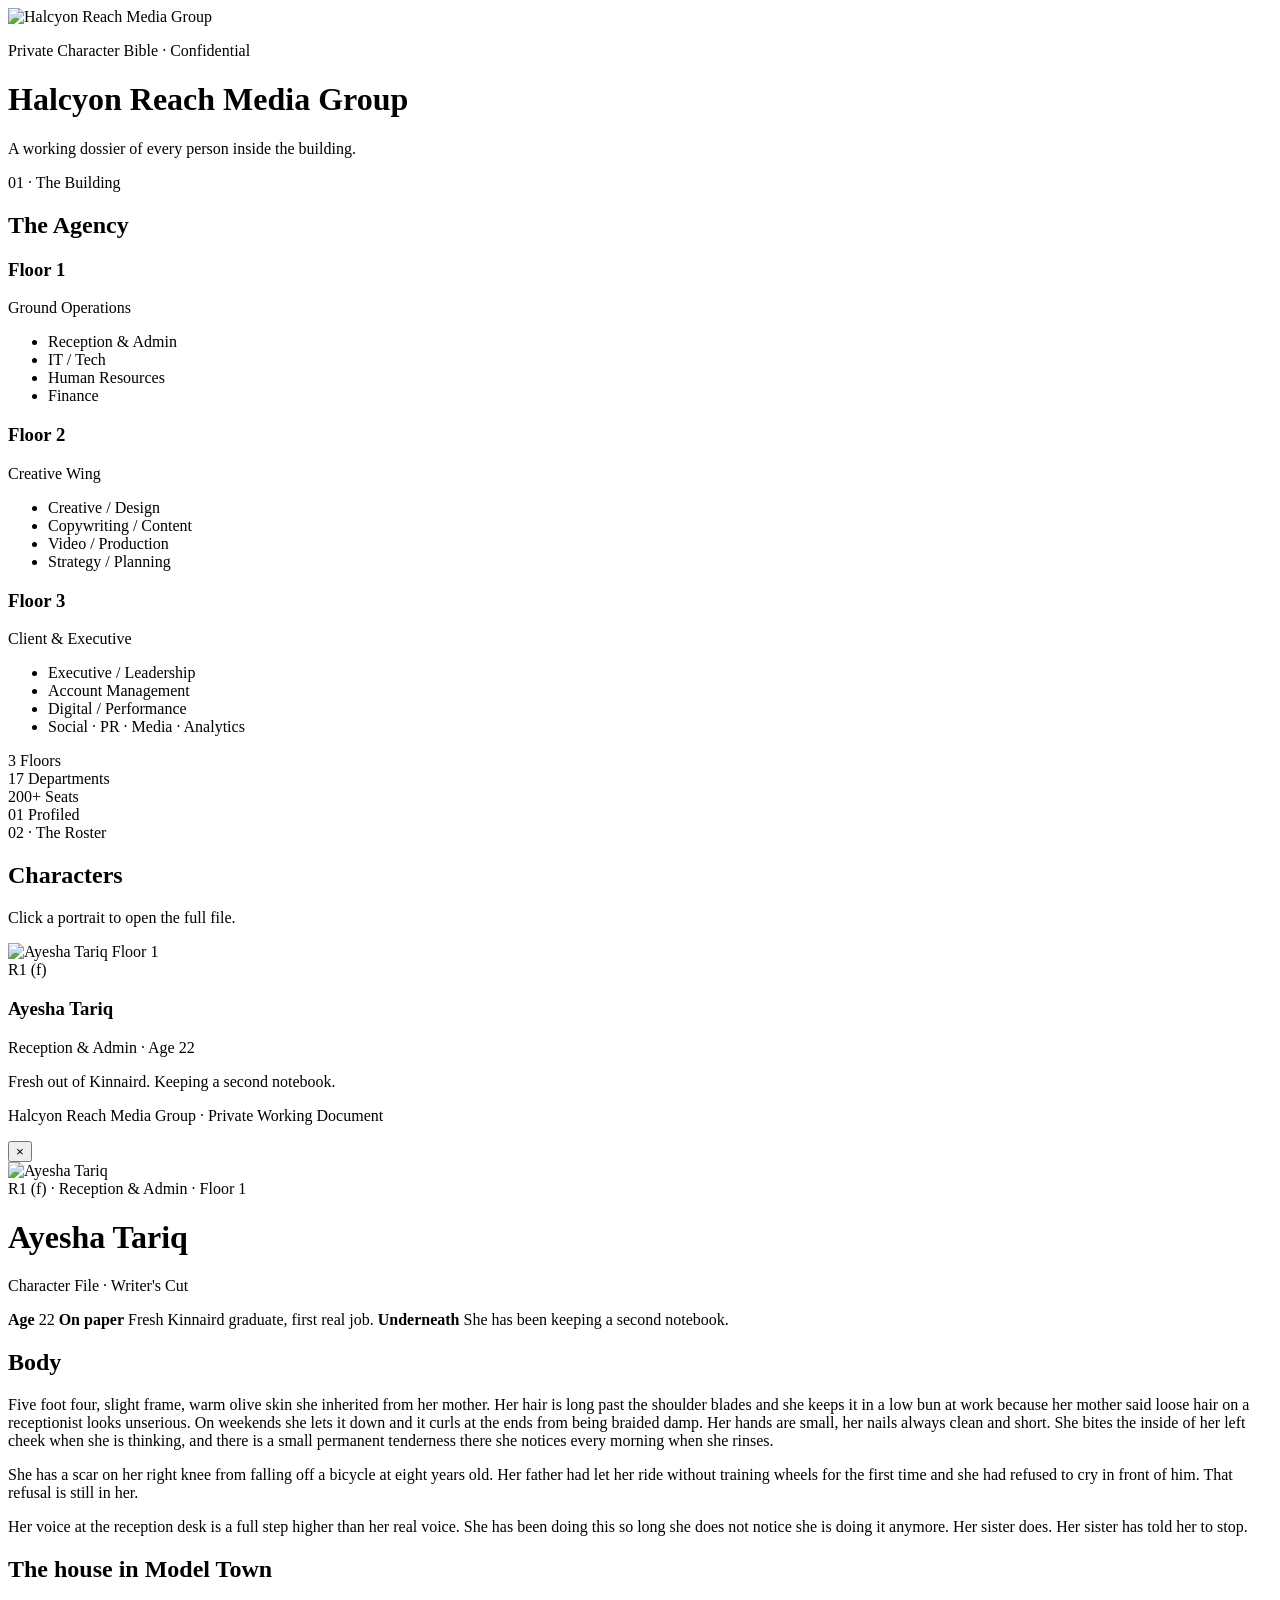
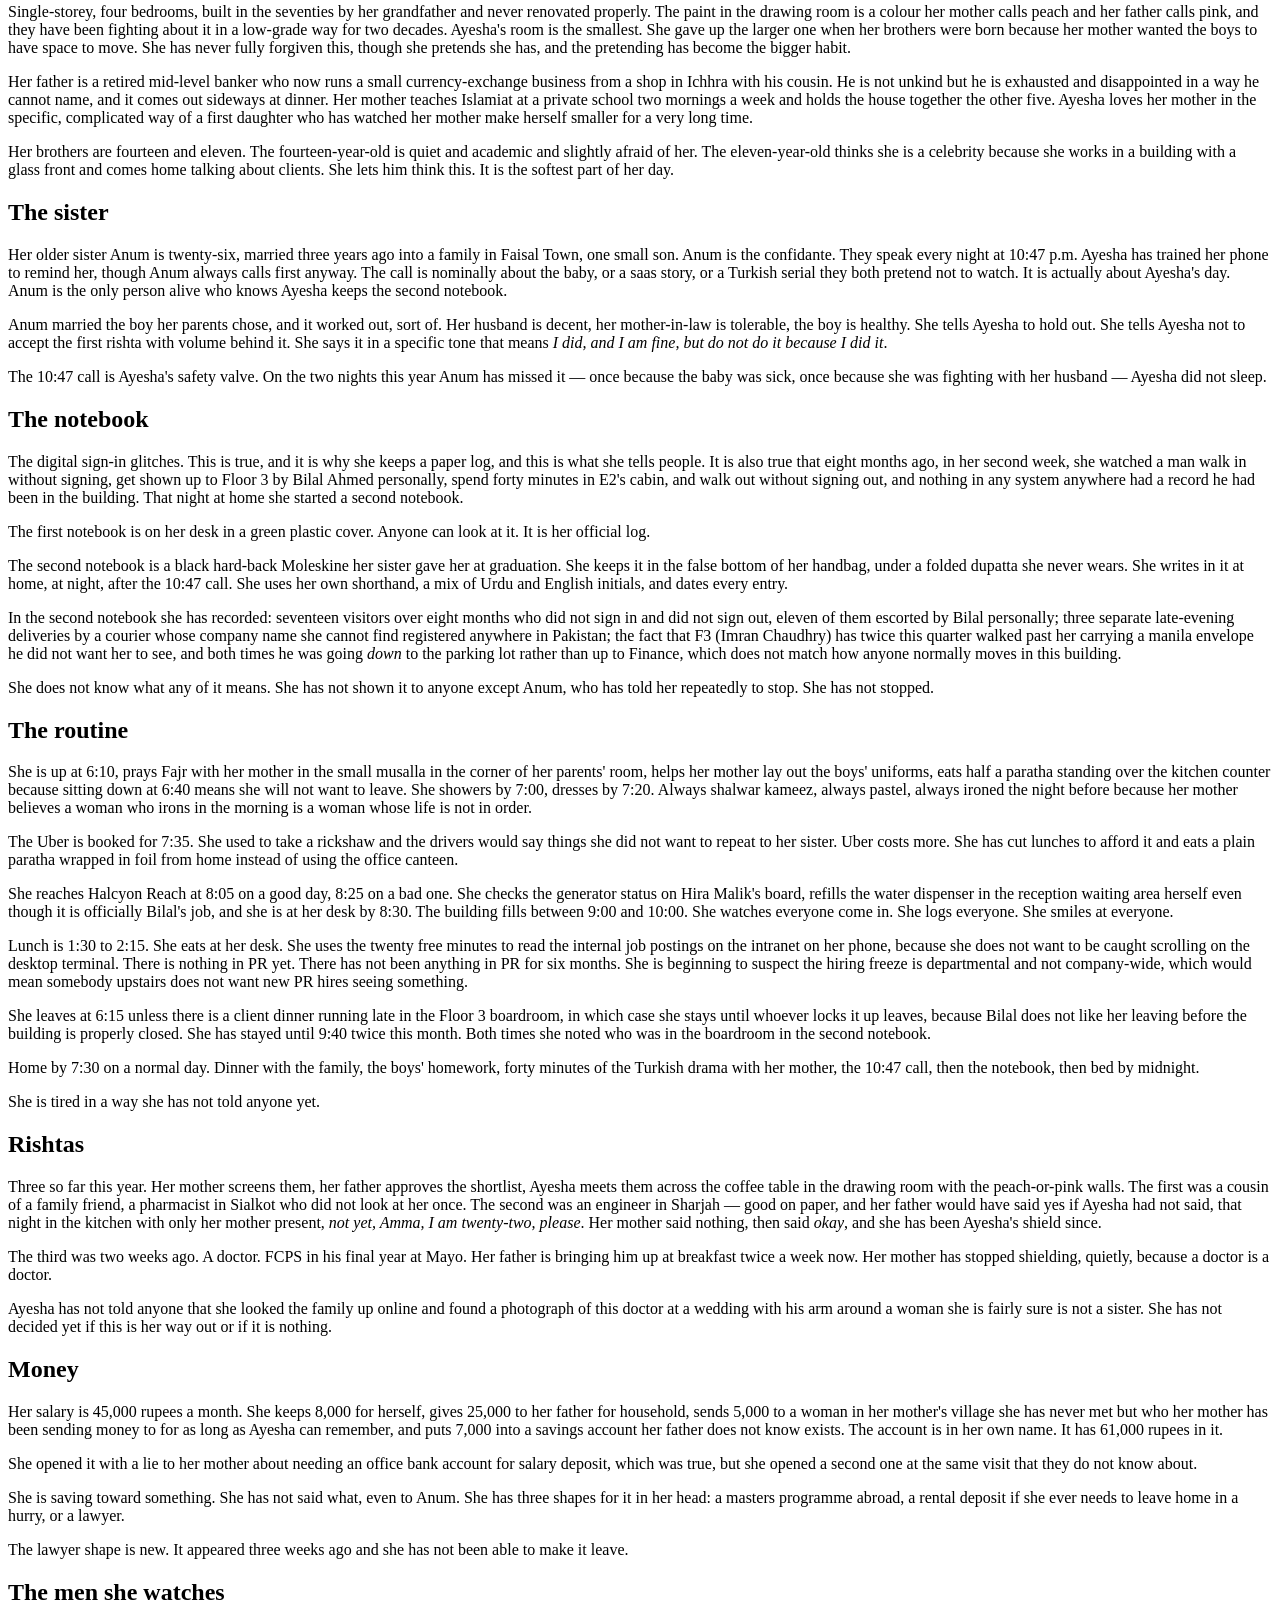
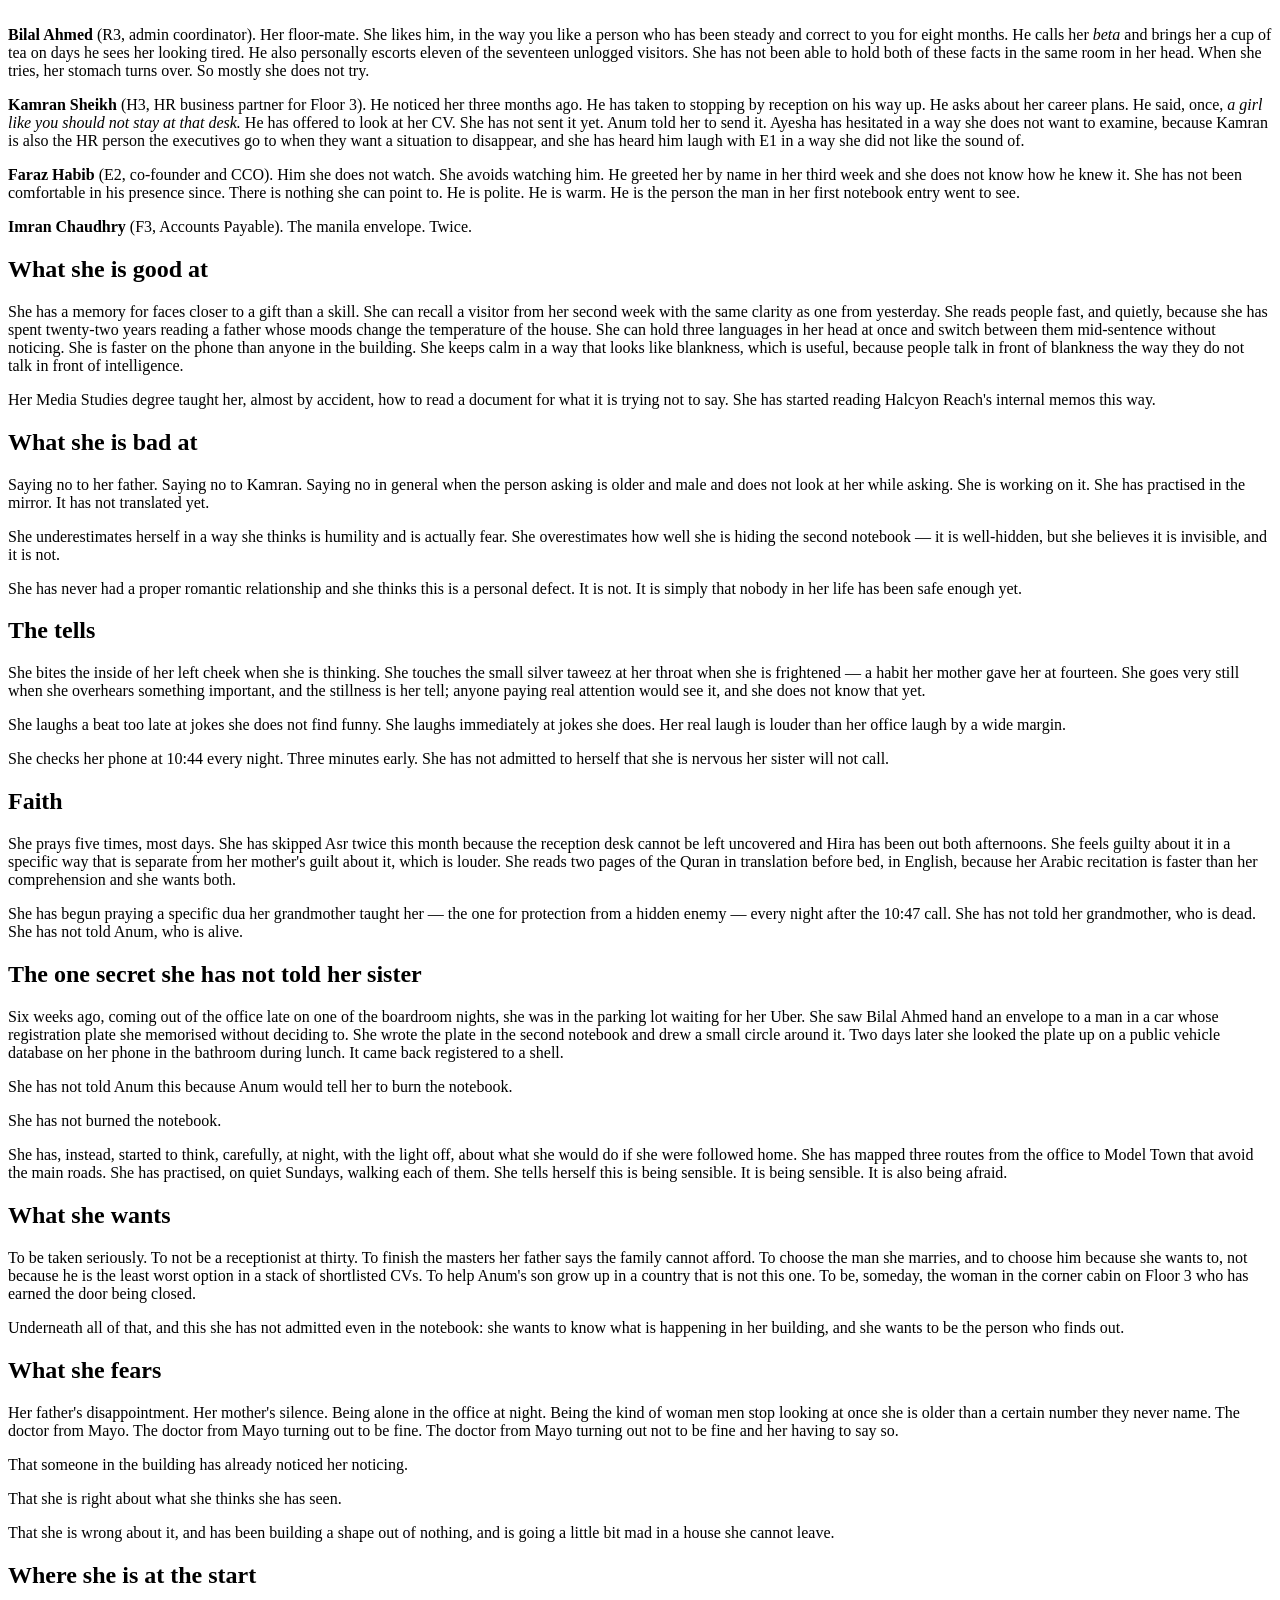
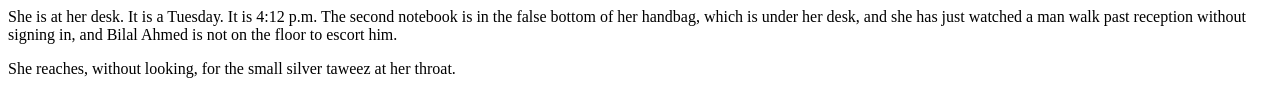
==== index.html @ 431c1c9b "Create index.html for character bible This HTML file serves as the character bible for Halcyon Reach" ====
<!DOCTYPE html>
<html lang="en">
<head>
  <meta charset="UTF-8">
  <meta name="viewport" content="width=device-width, initial-scale=1.0">
  <title>Halcyon Reach Media Group — Character Bible</title>
  <link rel="preconnect" href="https://fonts.googleapis.com">
  <link rel="preconnect" href="https://fonts.gstatic.com" crossorigin>
  <link href="https://fonts.googleapis.com/css2?family=Cormorant+Garamond:wght@400;500;600;700&family=Inter:wght@300;400;500;600&display=swap" rel="stylesheet">
  <link rel="stylesheet" href="styles.css">
</head>
<body>

  <!-- ============ HEADER / HERO ============ -->
  <header class="site-header">
    <div class="header-inner">
      <img src="images/logo.jpg" alt="Halcyon Reach Media Group" class="logo">
      <p class="eyebrow">Private Character Bible · Confidential</p>
      <h1 class="site-title">Halcyon Reach Media Group</h1>
      <p class="tagline">A working dossier of every person inside the building.</p>
    </div>
  </header>

  <!-- ============ COMPANY DETAILS ============ -->
  <section class="company-overview">
    <div class="container">
      <div class="section-heading">
        <span class="section-label">01 · The Building</span>
        <h2>The Agency</h2>
      </div>

      <div class="overview-grid">
        <div class="overview-block">
          <h3>Floor 1</h3>
          <p class="floor-tag">Ground Operations</p>
          <ul>
            <li>Reception &amp; Admin</li>
            <li>IT / Tech</li>
            <li>Human Resources</li>
            <li>Finance</li>
          </ul>
        </div>

        <div class="overview-block">
          <h3>Floor 2</h3>
          <p class="floor-tag">Creative Wing</p>
          <ul>
            <li>Creative / Design</li>
            <li>Copywriting / Content</li>
            <li>Video / Production</li>
            <li>Strategy / Planning</li>
          </ul>
        </div>

        <div class="overview-block">
          <h3>Floor 3</h3>
          <p class="floor-tag">Client &amp; Executive</p>
          <ul>
            <li>Executive / Leadership</li>
            <li>Account Management</li>
            <li>Digital / Performance</li>
            <li>Social · PR · Media · Analytics</li>
          </ul>
        </div>
      </div>

      <div class="stats-row">
        <div class="stat">
          <span class="stat-number">3</span>
          <span class="stat-label">Floors</span>
        </div>
        <div class="stat">
          <span class="stat-number">17</span>
          <span class="stat-label">Departments</span>
        </div>
        <div class="stat">
          <span class="stat-number">200+</span>
          <span class="stat-label">Seats</span>
        </div>
        <div class="stat">
          <span class="stat-number">01</span>
          <span class="stat-label">Profiled</span>
        </div>
      </div>
    </div>
  </section>

  <!-- ============ CHARACTER GRID ============ -->
  <section class="characters">
    <div class="container">
      <div class="section-heading">
        <span class="section-label">02 · The Roster</span>
        <h2>Characters</h2>
        <p class="section-sub">Click a portrait to open the full file.</p>
      </div>

      <div class="character-grid">

        <!-- ==== CHARACTER CARD: AYESHA TARIQ ==== -->
        <article class="character-card" onclick="openCharacter('ayesha-tariq')">
          <div class="portrait">
            <img src="images/Ayesha_Tariq.jpeg" alt="Ayesha Tariq">
            <span class="floor-badge">Floor 1</span>
          </div>
          <div class="card-body">
            <span class="role-code">R1 (f)</span>
            <h3>Ayesha Tariq</h3>
            <p class="role">Reception &amp; Admin · Age 22</p>
            <p class="hook">Fresh out of Kinnaird. Keeping a second notebook.</p>
          </div>
        </article>

        <!-- Add more character cards below in the same format -->

      </div>
    </div>
  </section>

  <footer class="site-footer">
    <p>Halcyon Reach Media Group · Private Working Document</p>
  </footer>

  <!-- ============ CHARACTER DETAIL OVERLAYS ============ -->

  <!-- ==== DETAIL: AYESHA TARIQ ==== -->
  <div class="character-detail" id="ayesha-tariq" aria-hidden="true">
    <div class="detail-inner">
      <button class="close-btn" onclick="closeCharacter('ayesha-tariq')" aria-label="Close">×</button>

      <div class="detail-header">
        <img src="images/Ayesha_Tariq.jpeg" alt="Ayesha Tariq" class="detail-portrait">
        <div class="detail-meta">
          <span class="detail-code">R1 (f) · Reception &amp; Admin · Floor 1</span>
          <h1>Ayesha Tariq</h1>
          <p class="detail-subtitle">Character File · Writer's Cut</p>
          <div class="meta-strip">
            <span><strong>Age</strong> 22</span>
            <span><strong>On paper</strong> Fresh Kinnaird graduate, first real job.</span>
            <span><strong>Underneath</strong> She has been keeping a second notebook.</span>
          </div>
        </div>
      </div>

      <div class="detail-body">

        <section>
          <h2>Body</h2>
          <p>Five foot four, slight frame, warm olive skin she inherited from her mother. Her hair is long past the shoulder blades and she keeps it in a low bun at work because her mother said loose hair on a receptionist looks unserious. On weekends she lets it down and it curls at the ends from being braided damp. Her hands are small, her nails always clean and short. She bites the inside of her left cheek when she is thinking, and there is a small permanent tenderness there she notices every morning when she rinses.</p>
          <p>She has a scar on her right knee from falling off a bicycle at eight years old. Her father had let her ride without training wheels for the first time and she had refused to cry in front of him. That refusal is still in her.</p>
          <p>Her voice at the reception desk is a full step higher than her real voice. She has been doing this so long she does not notice she is doing it anymore. Her sister does. Her sister has told her to stop.</p>
        </section>

        <section>
          <h2>The house in Model Town</h2>
          <p>Single-storey, four bedrooms, built in the seventies by her grandfather and never renovated properly. The paint in the drawing room is a colour her mother calls peach and her father calls pink, and they have been fighting about it in a low-grade way for two decades. Ayesha's room is the smallest. She gave up the larger one when her brothers were born because her mother wanted the boys to have space to move. She has never fully forgiven this, though she pretends she has, and the pretending has become the bigger habit.</p>
          <p>Her father is a retired mid-level banker who now runs a small currency-exchange business from a shop in Ichhra with his cousin. He is not unkind but he is exhausted and disappointed in a way he cannot name, and it comes out sideways at dinner. Her mother teaches Islamiat at a private school two mornings a week and holds the house together the other five. Ayesha loves her mother in the specific, complicated way of a first daughter who has watched her mother make herself smaller for a very long time.</p>
          <p>Her brothers are fourteen and eleven. The fourteen-year-old is quiet and academic and slightly afraid of her. The eleven-year-old thinks she is a celebrity because she works in a building with a glass front and comes home talking about clients. She lets him think this. It is the softest part of her day.</p>
        </section>

        <section>
          <h2>The sister</h2>
          <p>Her older sister Anum is twenty-six, married three years ago into a family in Faisal Town, one small son. Anum is the confidante. They speak every night at 10:47 p.m. Ayesha has trained her phone to remind her, though Anum always calls first anyway. The call is nominally about the baby, or a saas story, or a Turkish serial they both pretend not to watch. It is actually about Ayesha's day. Anum is the only person alive who knows Ayesha keeps the second notebook.</p>
          <p>Anum married the boy her parents chose, and it worked out, sort of. Her husband is decent, her mother-in-law is tolerable, the boy is healthy. She tells Ayesha to hold out. She tells Ayesha not to accept the first rishta with volume behind it. She says it in a specific tone that means <em>I did, and I am fine, but do not do it because I did it</em>.</p>
          <p>The 10:47 call is Ayesha's safety valve. On the two nights this year Anum has missed it — once because the baby was sick, once because she was fighting with her husband — Ayesha did not sleep.</p>
        </section>

        <section class="highlight">
          <h2>The notebook</h2>
          <p>The digital sign-in glitches. This is true, and it is why she keeps a paper log, and this is what she tells people. It is also true that eight months ago, in her second week, she watched a man walk in without signing, get shown up to Floor 3 by Bilal Ahmed personally, spend forty minutes in E2's cabin, and walk out without signing out, and nothing in any system anywhere had a record he had been in the building. That night at home she started a second notebook.</p>
          <p>The first notebook is on her desk in a green plastic cover. Anyone can look at it. It is her official log.</p>
          <p>The second notebook is a black hard-back Moleskine her sister gave her at graduation. She keeps it in the false bottom of her handbag, under a folded dupatta she never wears. She writes in it at home, at night, after the 10:47 call. She uses her own shorthand, a mix of Urdu and English initials, and dates every entry.</p>
          <p>In the second notebook she has recorded: seventeen visitors over eight months who did not sign in and did not sign out, eleven of them escorted by Bilal personally; three separate late-evening deliveries by a courier whose company name she cannot find registered anywhere in Pakistan; the fact that F3 (Imran Chaudhry) has twice this quarter walked past her carrying a manila envelope he did not want her to see, and both times he was going <em>down</em> to the parking lot rather than up to Finance, which does not match how anyone normally moves in this building.</p>
          <p>She does not know what any of it means. She has not shown it to anyone except Anum, who has told her repeatedly to stop. She has not stopped.</p>
        </section>

        <section>
          <h2>The routine</h2>
          <p>She is up at 6:10, prays Fajr with her mother in the small musalla in the corner of her parents' room, helps her mother lay out the boys' uniforms, eats half a paratha standing over the kitchen counter because sitting down at 6:40 means she will not want to leave. She showers by 7:00, dresses by 7:20. Always shalwar kameez, always pastel, always ironed the night before because her mother believes a woman who irons in the morning is a woman whose life is not in order.</p>
          <p>The Uber is booked for 7:35. She used to take a rickshaw and the drivers would say things she did not want to repeat to her sister. Uber costs more. She has cut lunches to afford it and eats a plain paratha wrapped in foil from home instead of using the office canteen.</p>
          <p>She reaches Halcyon Reach at 8:05 on a good day, 8:25 on a bad one. She checks the generator status on Hira Malik's board, refills the water dispenser in the reception waiting area herself even though it is officially Bilal's job, and she is at her desk by 8:30. The building fills between 9:00 and 10:00. She watches everyone come in. She logs everyone. She smiles at everyone.</p>
          <p>Lunch is 1:30 to 2:15. She eats at her desk. She uses the twenty free minutes to read the internal job postings on the intranet on her phone, because she does not want to be caught scrolling on the desktop terminal. There is nothing in PR yet. There has not been anything in PR for six months. She is beginning to suspect the hiring freeze is departmental and not company-wide, which would mean somebody upstairs does not want new PR hires seeing something.</p>
          <p>She leaves at 6:15 unless there is a client dinner running late in the Floor 3 boardroom, in which case she stays until whoever locks it up leaves, because Bilal does not like her leaving before the building is properly closed. She has stayed until 9:40 twice this month. Both times she noted who was in the boardroom in the second notebook.</p>
          <p>Home by 7:30 on a normal day. Dinner with the family, the boys' homework, forty minutes of the Turkish drama with her mother, the 10:47 call, then the notebook, then bed by midnight.</p>
          <p>She is tired in a way she has not told anyone yet.</p>
        </section>

        <section>
          <h2>Rishtas</h2>
          <p>Three so far this year. Her mother screens them, her father approves the shortlist, Ayesha meets them across the coffee table in the drawing room with the peach-or-pink walls. The first was a cousin of a family friend, a pharmacist in Sialkot who did not look at her once. The second was an engineer in Sharjah — good on paper, and her father would have said yes if Ayesha had not said, that night in the kitchen with only her mother present, <em>not yet, Amma, I am twenty-two, please</em>. Her mother said nothing, then said <em>okay</em>, and she has been Ayesha's shield since.</p>
          <p>The third was two weeks ago. A doctor. FCPS in his final year at Mayo. Her father is bringing him up at breakfast twice a week now. Her mother has stopped shielding, quietly, because a doctor is a doctor.</p>
          <p>Ayesha has not told anyone that she looked the family up online and found a photograph of this doctor at a wedding with his arm around a woman she is fairly sure is not a sister. She has not decided yet if this is her way out or if it is nothing.</p>
        </section>

        <section>
          <h2>Money</h2>
          <p>Her salary is 45,000 rupees a month. She keeps 8,000 for herself, gives 25,000 to her father for household, sends 5,000 to a woman in her mother's village she has never met but who her mother has been sending money to for as long as Ayesha can remember, and puts 7,000 into a savings account her father does not know exists. The account is in her own name. It has 61,000 rupees in it.</p>
          <p>She opened it with a lie to her mother about needing an office bank account for salary deposit, which was true, but she opened a second one at the same visit that they do not know about.</p>
          <p>She is saving toward something. She has not said what, even to Anum. She has three shapes for it in her head: a masters programme abroad, a rental deposit if she ever needs to leave home in a hurry, or a lawyer.</p>
          <p>The lawyer shape is new. It appeared three weeks ago and she has not been able to make it leave.</p>
        </section>

        <section>
          <h2>The men she watches</h2>
          <p><strong>Bilal Ahmed</strong> (R3, admin coordinator). Her floor-mate. She likes him, in the way you like a person who has been steady and correct to you for eight months. He calls her <em>beta</em> and brings her a cup of tea on days he sees her looking tired. He also personally escorts eleven of the seventeen unlogged visitors. She has not been able to hold both of these facts in the same room in her head. When she tries, her stomach turns over. So mostly she does not try.</p>
          <p><strong>Kamran Sheikh</strong> (H3, HR business partner for Floor 3). He noticed her three months ago. He has taken to stopping by reception on his way up. He asks about her career plans. He said, once, <em>a girl like you should not stay at that desk.</em> He has offered to look at her CV. She has not sent it yet. Anum told her to send it. Ayesha has hesitated in a way she does not want to examine, because Kamran is also the HR person the executives go to when they want a situation to disappear, and she has heard him laugh with E1 in a way she did not like the sound of.</p>
          <p><strong>Faraz Habib</strong> (E2, co-founder and CCO). Him she does not watch. She avoids watching him. He greeted her by name in her third week and she does not know how he knew it. She has not been comfortable in his presence since. There is nothing she can point to. He is polite. He is warm. He is the person the man in her first notebook entry went to see.</p>
          <p><strong>Imran Chaudhry</strong> (F3, Accounts Payable). The manila envelope. Twice.</p>
        </section>

        <section>
          <h2>What she is good at</h2>
          <p>She has a memory for faces closer to a gift than a skill. She can recall a visitor from her second week with the same clarity as one from yesterday. She reads people fast, and quietly, because she has spent twenty-two years reading a father whose moods change the temperature of the house. She can hold three languages in her head at once and switch between them mid-sentence without noticing. She is faster on the phone than anyone in the building. She keeps calm in a way that looks like blankness, which is useful, because people talk in front of blankness the way they do not talk in front of intelligence.</p>
          <p>Her Media Studies degree taught her, almost by accident, how to read a document for what it is trying not to say. She has started reading Halcyon Reach's internal memos this way.</p>
        </section>

        <section>
          <h2>What she is bad at</h2>
          <p>Saying no to her father. Saying no to Kamran. Saying no in general when the person asking is older and male and does not look at her while asking. She is working on it. She has practised in the mirror. It has not translated yet.</p>
          <p>She underestimates herself in a way she thinks is humility and is actually fear. She overestimates how well she is hiding the second notebook — it is well-hidden, but she believes it is invisible, and it is not.</p>
          <p>She has never had a proper romantic relationship and she thinks this is a personal defect. It is not. It is simply that nobody in her life has been safe enough yet.</p>
        </section>

        <section>
          <h2>The tells</h2>
          <p>She bites the inside of her left cheek when she is thinking. She touches the small silver taweez at her throat when she is frightened — a habit her mother gave her at fourteen. She goes very still when she overhears something important, and the stillness is her tell; anyone paying real attention would see it, and she does not know that yet.</p>
          <p>She laughs a beat too late at jokes she does not find funny. She laughs immediately at jokes she does. Her real laugh is louder than her office laugh by a wide margin.</p>
          <p>She checks her phone at 10:44 every night. Three minutes early. She has not admitted to herself that she is nervous her sister will not call.</p>
        </section>

        <section>
          <h2>Faith</h2>
          <p>She prays five times, most days. She has skipped Asr twice this month because the reception desk cannot be left uncovered and Hira has been out both afternoons. She feels guilty about it in a specific way that is separate from her mother's guilt about it, which is louder. She reads two pages of the Quran in translation before bed, in English, because her Arabic recitation is faster than her comprehension and she wants both.</p>
          <p>She has begun praying a specific dua her grandmother taught her — the one for protection from a hidden enemy — every night after the 10:47 call. She has not told her grandmother, who is dead. She has not told Anum, who is alive.</p>
        </section>

        <section class="highlight">
          <h2>The one secret she has not told her sister</h2>
          <p>Six weeks ago, coming out of the office late on one of the boardroom nights, she was in the parking lot waiting for her Uber. She saw Bilal Ahmed hand an envelope to a man in a car whose registration plate she memorised without deciding to. She wrote the plate in the second notebook and drew a small circle around it. Two days later she looked the plate up on a public vehicle database on her phone in the bathroom during lunch. It came back registered to a shell.</p>
          <p>She has not told Anum this because Anum would tell her to burn the notebook.</p>
          <p>She has not burned the notebook.</p>
          <p>She has, instead, started to think, carefully, at night, with the light off, about what she would do if she were followed home. She has mapped three routes from the office to Model Town that avoid the main roads. She has practised, on quiet Sundays, walking each of them. She tells herself this is being sensible. It is being sensible. It is also being afraid.</p>
        </section>

        <section>
          <h2>What she wants</h2>
          <p>To be taken seriously. To not be a receptionist at thirty. To finish the masters her father says the family cannot afford. To choose the man she marries, and to choose him because she wants to, not because he is the least worst option in a stack of shortlisted CVs. To help Anum's son grow up in a country that is not this one. To be, someday, the woman in the corner cabin on Floor 3 who has earned the door being closed.</p>
          <p>Underneath all of that, and this she has not admitted even in the notebook: she wants to know what is happening in her building, and she wants to be the person who finds out.</p>
        </section>

        <section>
          <h2>What she fears</h2>
          <p>Her father's disappointment. Her mother's silence. Being alone in the office at night. Being the kind of woman men stop looking at once she is older than a certain number they never name. The doctor from Mayo. The doctor from Mayo turning out to be fine. The doctor from Mayo turning out not to be fine and her having to say so.</p>
          <p>That someone in the building has already noticed her noticing.</p>
          <p>That she is right about what she thinks she has seen.</p>
          <p>That she is wrong about it, and has been building a shape out of nothing, and is going a little bit mad in a house she cannot leave.</p>
        </section>

        <section class="closing">
          <h2>Where she is at the start</h2>
          <p>She is at her desk. It is a Tuesday. It is 4:12 p.m. The second notebook is in the false bottom of her handbag, which is under her desk, and she has just watched a man walk past reception without signing in, and Bilal Ahmed is not on the floor to escort him.</p>
          <p>She reaches, without looking, for the small silver taweez at her throat.</p>
        </section>

      </div>
    </div>
  </div>
  <!-- End Ayesha detail -->

  <!-- Add more character detail overlays below in the same format -->


  <script>
    function openCharacter(id) {
      const el = document.getElementById(id);
      if (!el) return;
      el.classList.add('open');
      el.setAttribute('aria-hidden', 'false');
      document.body.style.overflow = 'hidden';
      el.scrollTop = 0;
    }
    function closeCharacter(id) {
      const el = document.getElementById(id);
      if (!el) return;
      el.classList.remove('open');
      el.setAttribute('aria-hidden', 'true');
      document.body.style.overflow = '';
    }
    // Close on Escape
    document.addEventListener('keydown', (e) => {
      if (e.key === 'Escape') {
        document.querySelectorAll('.character-detail.open').forEach(el => {
          el.classList.remove('open');
          el.setAttribute('aria-hidden', 'true');
        });
        document.body.style.overflow = '';
      }
    });
    // Close on backdrop click
    document.querySelectorAll('.character-detail').forEach(el => {
      el.addEventListener('click', (e) => {
        if (e.target === el) {
          el.classList.remove('open');
          el.setAttribute('aria-hidden', 'true');
          document.body.style.overflow = '';
        }
      });
    });
  </script>

</body>
</html>
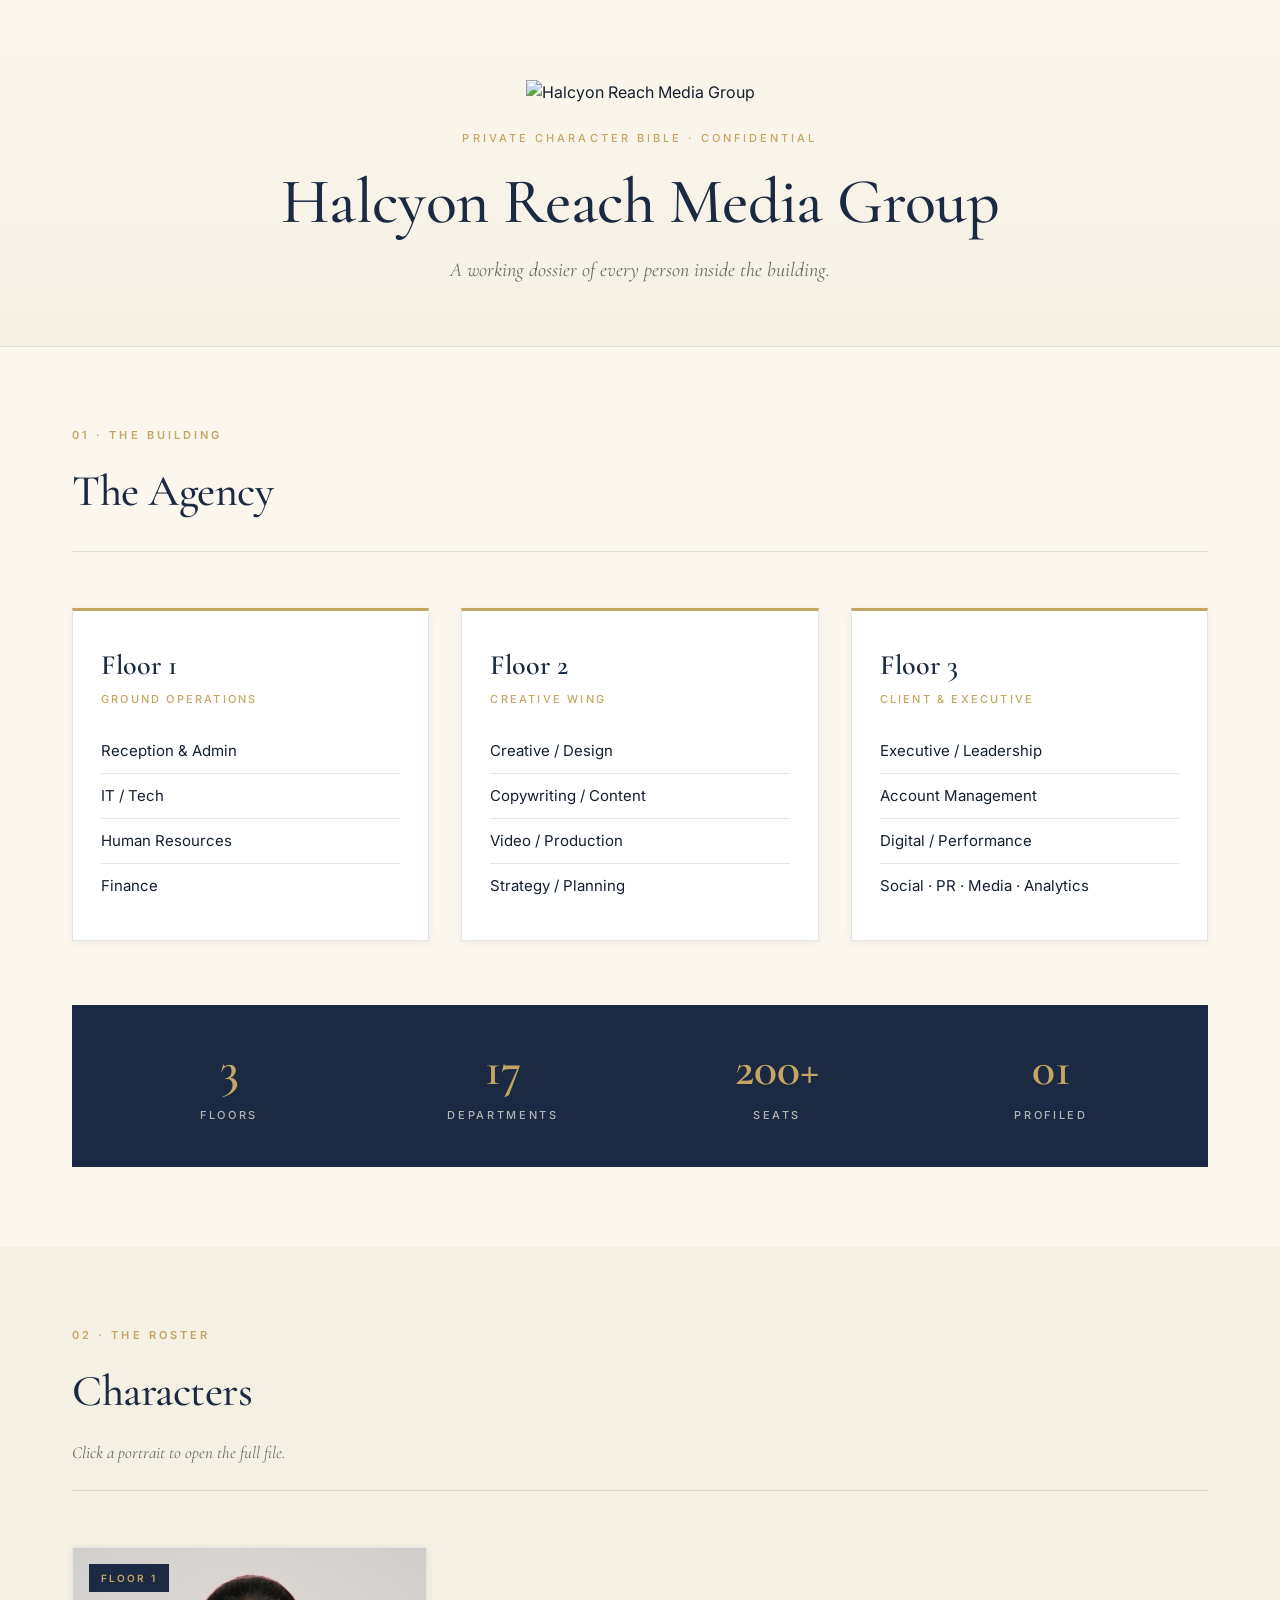
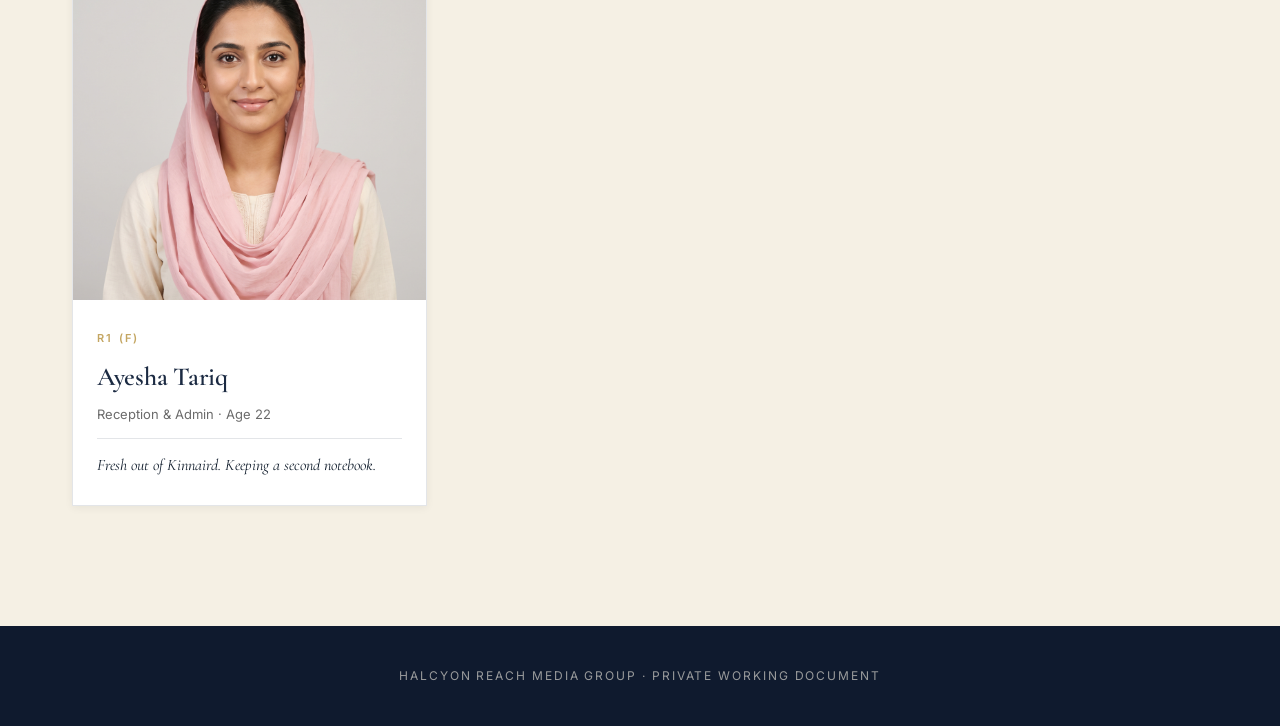
==== commit d52961e7: "Add JetBrains Mono font to stylesheet links" ====
--- a/index.html
+++ b/index.html
@@ -6,7 +6,7 @@
   <title>Halcyon Reach Media Group — Character Bible</title>
   <link rel="preconnect" href="https://fonts.googleapis.com">
   <link rel="preconnect" href="https://fonts.gstatic.com" crossorigin>
-  <link href="https://fonts.googleapis.com/css2?family=Cormorant+Garamond:wght@400;500;600;700&family=Inter:wght@300;400;500;600&display=swap" rel="stylesheet">
+ <link href="https://fonts.googleapis.com/css2?family=Cormorant+Garamond:wght@400;500;600;700&family=Inter:wght@300;400;500;600&family=JetBrains+Mono:wght@400;500;600&display=swap" rel="stylesheet">
   <link rel="stylesheet" href="styles.css">
 </head>
 <body>
--- a/styles.css
+++ b/styles.css
@@ -0,0 +1,602 @@
+/* ============================================
+   HALCYON REACH MEDIA GROUP — CHARACTER BIBLE
+   Locked design system.
+   ============================================ */
+
+:root {
+  --navy: #1B2A42;
+  --navy-deep: #0F1A2E;
+  --gold: #C4A662;
+  --gold-soft: #D6BE85;
+  --cream: #F5F0E4;
+  --paper: #FBF7EE;
+  --ink: #14202F;
+  --muted: #6B6B6B;
+  --line: rgba(27, 42, 66, 0.12);
+  --shadow-sm: 0 2px 8px rgba(15, 26, 46, 0.06);
+  --shadow-md: 0 8px 24px rgba(15, 26, 46, 0.10);
+  --shadow-lg: 0 24px 60px rgba(15, 26, 46, 0.22);
+
+  --serif: 'Cormorant Garamond', 'Playfair Display', Georgia, serif;
+  --sans: 'Inter', -apple-system, BlinkMacSystemFont, 'Segoe UI', sans-serif;
+}
+
+* { box-sizing: border-box; }
+
+html, body {
+  margin: 0;
+  padding: 0;
+}
+
+body {
+  font-family: var(--sans);
+  font-size: 16px;
+  line-height: 1.6;
+  color: var(--ink);
+  background: var(--paper);
+  -webkit-font-smoothing: antialiased;
+  -moz-osx-font-smoothing: grayscale;
+}
+
+.container {
+  max-width: 1200px;
+  margin: 0 auto;
+  padding: 0 32px;
+}
+
+/* ============ HEADER / HERO ============ */
+.site-header {
+  background: linear-gradient(180deg, var(--paper) 0%, var(--cream) 100%);
+  padding: 80px 32px 60px;
+  text-align: center;
+  border-bottom: 1px solid var(--line);
+}
+
+.header-inner {
+  max-width: 720px;
+  margin: 0 auto;
+}
+
+.logo {
+  width: 140px;
+  height: auto;
+  margin-bottom: 24px;
+  object-fit: contain;
+}
+
+.eyebrow {
+  font-family: var(--sans);
+  font-size: 11px;
+  font-weight: 500;
+  letter-spacing: 0.28em;
+  text-transform: uppercase;
+  color: var(--gold);
+  margin: 0 0 20px;
+}
+
+.site-title {
+  font-family: var(--serif);
+  font-size: clamp(40px, 6vw, 64px);
+  font-weight: 500;
+  line-height: 1.1;
+  color: var(--navy);
+  margin: 0 0 16px;
+  letter-spacing: -0.01em;
+}
+
+.tagline {
+  font-family: var(--serif);
+  font-size: 20px;
+  font-style: italic;
+  color: var(--muted);
+  margin: 0;
+}
+
+/* ============ SECTION HEADINGS ============ */
+.section-heading {
+  margin-bottom: 56px;
+  padding-bottom: 24px;
+  border-bottom: 1px solid var(--line);
+}
+
+.section-label {
+  display: block;
+  font-family: var(--sans);
+  font-size: 11px;
+  font-weight: 600;
+  letter-spacing: 0.28em;
+  text-transform: uppercase;
+  color: var(--gold);
+  margin-bottom: 12px;
+}
+
+.section-heading h2 {
+  font-family: var(--serif);
+  font-size: clamp(32px, 4vw, 44px);
+  font-weight: 500;
+  color: var(--navy);
+  margin: 0;
+  letter-spacing: -0.01em;
+}
+
+.section-sub {
+  font-family: var(--serif);
+  font-style: italic;
+  color: var(--muted);
+  margin: 12px 0 0;
+  font-size: 17px;
+}
+
+/* ============ COMPANY OVERVIEW ============ */
+.company-overview {
+  padding: 80px 0;
+  background: var(--paper);
+}
+
+.overview-grid {
+  display: grid;
+  grid-template-columns: repeat(auto-fit, minmax(260px, 1fr));
+  gap: 32px;
+  margin-bottom: 64px;
+}
+
+.overview-block {
+  background: #fff;
+  border: 1px solid var(--line);
+  border-top: 3px solid var(--gold);
+  padding: 32px 28px;
+  box-shadow: var(--shadow-sm);
+}
+
+.overview-block h3 {
+  font-family: var(--serif);
+  font-size: 28px;
+  font-weight: 600;
+  color: var(--navy);
+  margin: 0 0 4px;
+}
+
+.floor-tag {
+  font-size: 11px;
+  font-weight: 500;
+  letter-spacing: 0.2em;
+  text-transform: uppercase;
+  color: var(--gold);
+  margin: 0 0 20px;
+}
+
+.overview-block ul {
+  list-style: none;
+  padding: 0;
+  margin: 0;
+}
+
+.overview-block li {
+  padding: 10px 0;
+  border-bottom: 1px solid var(--line);
+  font-size: 15px;
+  color: var(--ink);
+}
+
+.overview-block li:last-child { border-bottom: none; }
+
+.stats-row {
+  display: grid;
+  grid-template-columns: repeat(auto-fit, minmax(140px, 1fr));
+  gap: 24px;
+  padding: 40px 32px;
+  background: var(--navy);
+  color: var(--cream);
+}
+
+.stat {
+  text-align: center;
+}
+
+.stat-number {
+  display: block;
+  font-family: var(--serif);
+  font-size: 48px;
+  font-weight: 600;
+  color: var(--gold);
+  line-height: 1;
+  margin-bottom: 8px;
+}
+
+.stat-label {
+  font-size: 11px;
+  font-weight: 500;
+  letter-spacing: 0.24em;
+  text-transform: uppercase;
+  color: rgba(245, 240, 228, 0.7);
+}
+
+/* ============ CHARACTER GRID ============ */
+.characters {
+  padding: 80px 0 120px;
+  background: var(--cream);
+}
+
+.character-grid {
+  display: grid;
+  grid-template-columns: repeat(auto-fill, minmax(280px, 1fr));
+  gap: 36px;
+}
+
+.character-card {
+  background: #fff;
+  border: 1px solid var(--line);
+  cursor: pointer;
+  transition: transform 0.35s ease, box-shadow 0.35s ease;
+  overflow: hidden;
+  box-shadow: var(--shadow-sm);
+  display: flex;
+  flex-direction: column;
+}
+
+.character-card:hover {
+  transform: translateY(-6px);
+  box-shadow: var(--shadow-lg);
+}
+
+.portrait {
+  position: relative;
+  aspect-ratio: 1 / 1;
+  overflow: hidden;
+  background: var(--navy);
+}
+
+.portrait img {
+  width: 100%;
+  height: 100%;
+  object-fit: cover;
+  transition: transform 0.6s ease;
+  filter: saturate(0.95);
+}
+
+.character-card:hover .portrait img {
+  transform: scale(1.04);
+}
+
+.floor-badge {
+  position: absolute;
+  top: 16px;
+  left: 16px;
+  background: var(--navy);
+  color: var(--gold);
+  padding: 6px 12px;
+  font-size: 10px;
+  font-weight: 600;
+  letter-spacing: 0.2em;
+  text-transform: uppercase;
+}
+
+.card-body {
+  padding: 24px 24px 28px;
+}
+
+.role-code {
+  display: inline-block;
+  font-family: var(--sans);
+  font-size: 11px;
+  font-weight: 600;
+  letter-spacing: 0.2em;
+  text-transform: uppercase;
+  color: var(--gold);
+  margin-bottom: 8px;
+}
+
+.card-body h3 {
+  font-family: var(--serif);
+  font-size: 26px;
+  font-weight: 600;
+  color: var(--navy);
+  margin: 0 0 6px;
+  letter-spacing: -0.01em;
+}
+
+.card-body .role {
+  font-size: 13px;
+  color: var(--muted);
+  margin: 0 0 14px;
+}
+
+.card-body .hook {
+  font-family: var(--serif);
+  font-style: italic;
+  font-size: 16px;
+  color: var(--ink);
+  margin: 0;
+  padding-top: 14px;
+  border-top: 1px solid var(--line);
+  line-height: 1.5;
+}
+
+/* ============ FOOTER ============ */
+.site-footer {
+  background: var(--navy-deep);
+  color: rgba(245, 240, 228, 0.6);
+  padding: 40px 32px;
+  text-align: center;
+  font-size: 12px;
+  letter-spacing: 0.16em;
+  text-transform: uppercase;
+}
+
+.site-footer p { margin: 0; }
+
+/* ============ CHARACTER DETAIL MODAL ============ */
+.character-detail {
+  position: fixed;
+  inset: 0;
+  background: rgba(15, 26, 46, 0.85);
+  backdrop-filter: blur(6px);
+  -webkit-backdrop-filter: blur(6px);
+  z-index: 1000;
+  display: flex;
+  align-items: flex-start;
+  justify-content: center;
+  padding: 40px 20px;
+  overflow-y: auto;
+  opacity: 0;
+  visibility: hidden;
+  transition: opacity 0.3s ease, visibility 0.3s ease;
+}
+
+.character-detail.open {
+  opacity: 1;
+  visibility: visible;
+}
+
+.detail-inner {
+  position: relative;
+  background: var(--paper);
+  max-width: 860px;
+  width: 100%;
+  box-shadow: var(--shadow-lg);
+  transform: translateY(20px);
+  transition: transform 0.4s ease;
+}
+
+.character-detail.open .detail-inner {
+  transform: translateY(0);
+}
+
+.close-btn {
+  position: absolute;
+  top: 20px;
+  right: 20px;
+  width: 44px;
+  height: 44px;
+  border: 1px solid var(--line);
+  background: #fff;
+  color: var(--navy);
+  font-size: 24px;
+  line-height: 1;
+  cursor: pointer;
+  border-radius: 50%;
+  z-index: 10;
+  transition: background 0.2s ease, color 0.2s ease;
+  display: flex;
+  align-items: center;
+  justify-content: center;
+}
+
+.close-btn:hover {
+  background: var(--navy);
+  color: var(--gold);
+}
+
+/* Detail Header */
+.detail-header {
+  display: grid;
+  grid-template-columns: 220px 1fr;
+  gap: 40px;
+  padding: 60px 56px 40px;
+  background: linear-gradient(180deg, var(--cream) 0%, var(--paper) 100%);
+  border-bottom: 3px solid var(--gold);
+}
+
+.detail-portrait {
+  width: 220px;
+  height: 220px;
+  object-fit: cover;
+  border: 4px solid #fff;
+  box-shadow: var(--shadow-md);
+  filter: saturate(0.95);
+}
+
+.detail-meta {
+  padding-top: 8px;
+}
+
+.detail-code {
+  display: block;
+  font-family: var(--sans);
+  font-size: 11px;
+  font-weight: 600;
+  letter-spacing: 0.24em;
+  text-transform: uppercase;
+  color: var(--gold);
+  margin-bottom: 14px;
+}
+
+.detail-meta h1 {
+  font-family: var(--serif);
+  font-size: 52px;
+  font-weight: 600;
+  color: var(--navy);
+  margin: 0 0 8px;
+  line-height: 1.05;
+  letter-spacing: -0.015em;
+}
+
+.detail-subtitle {
+  font-family: var(--serif);
+  font-style: italic;
+  font-size: 17px;
+  color: var(--muted);
+  margin: 0 0 24px;
+}
+
+.meta-strip {
+  display: flex;
+  flex-direction: column;
+  gap: 10px;
+  padding-top: 20px;
+  border-top: 1px solid var(--line);
+  font-size: 14px;
+  color: var(--ink);
+}
+
+.meta-strip strong {
+  display: inline-block;
+  min-width: 100px;
+  font-family: var(--sans);
+  font-size: 10px;
+  font-weight: 600;
+  letter-spacing: 0.2em;
+  text-transform: uppercase;
+  color: var(--gold);
+  margin-right: 8px;
+}
+
+/* Detail Body */
+.detail-body {
+  padding: 60px 56px 80px;
+  max-width: 680px;
+  margin: 0 auto;
+}
+
+.detail-body section {
+  margin-bottom: 48px;
+  padding-bottom: 48px;
+  border-bottom: 1px solid var(--line);
+}
+
+.detail-body section:last-child {
+  border-bottom: none;
+  margin-bottom: 0;
+  padding-bottom: 0;
+}
+
+.detail-body h2 {
+  font-family: var(--serif);
+  font-size: 30px;
+  font-weight: 600;
+  color: var(--navy);
+  margin: 0 0 24px;
+  letter-spacing: -0.01em;
+  position: relative;
+  padding-left: 20px;
+}
+
+.detail-body h2::before {
+  content: '';
+  position: absolute;
+  left: 0;
+  top: 14px;
+  width: 8px;
+  height: 8px;
+  background: var(--gold);
+  border-radius: 50%;
+}
+
+.detail-body p {
+  font-family: var(--serif);
+  font-size: 18px;
+  line-height: 1.75;
+  color: var(--ink);
+  margin: 0 0 18px;
+}
+
+.detail-body p:last-child { margin-bottom: 0; }
+
+.detail-body em {
+  color: var(--navy);
+  font-style: italic;
+}
+
+.detail-body strong {
+  color: var(--navy);
+  font-weight: 600;
+  font-family: var(--sans);
+  font-size: 16px;
+  letter-spacing: 0.02em;
+}
+
+/* Highlighted sections (notebook, secret) */
+.detail-body section.highlight {
+  background: var(--cream);
+  padding: 40px 40px 40px;
+  border-left: 3px solid var(--gold);
+  border-bottom: none;
+  margin-bottom: 48px;
+}
+
+.detail-body section.highlight h2 {
+  color: var(--navy-deep);
+}
+
+/* Closing section (the tableau) */
+.detail-body section.closing {
+  background: var(--navy);
+  color: var(--cream);
+  padding: 48px 40px;
+  border: none;
+  margin-top: 24px;
+}
+
+.detail-body section.closing h2 {
+  color: var(--gold);
+}
+
+.detail-body section.closing h2::before {
+  background: var(--gold);
+}
+
+.detail-body section.closing p {
+  color: var(--cream);
+  font-size: 19px;
+  font-style: italic;
+}
+
+/* ============ RESPONSIVE ============ */
+@media (max-width: 768px) {
+  .site-header { padding: 60px 24px 40px; }
+  .container { padding: 0 20px; }
+
+  .company-overview, .characters { padding: 60px 0; }
+  .section-heading { margin-bottom: 40px; }
+
+  .detail-header {
+    grid-template-columns: 1fr;
+    gap: 24px;
+    padding: 60px 28px 32px;
+    text-align: center;
+  }
+  .detail-portrait {
+    width: 180px;
+    height: 180px;
+    margin: 0 auto;
+  }
+  .detail-meta h1 { font-size: 38px; }
+  .meta-strip strong { min-width: auto; display: block; margin-bottom: 2px; }
+
+  .detail-body { padding: 40px 28px 60px; }
+  .detail-body h2 { font-size: 24px; }
+  .detail-body p { font-size: 16px; }
+
+  .detail-body section.highlight,
+  .detail-body section.closing {
+    padding: 32px 24px;
+  }
+
+  .stats-row { padding: 32px 20px; }
+  .stat-number { font-size: 36px; }
+}
+
+@media (max-width: 480px) {
+  .character-detail { padding: 20px 12px; }
+  .close-btn { top: 12px; right: 12px; width: 40px; height: 40px; }
+}
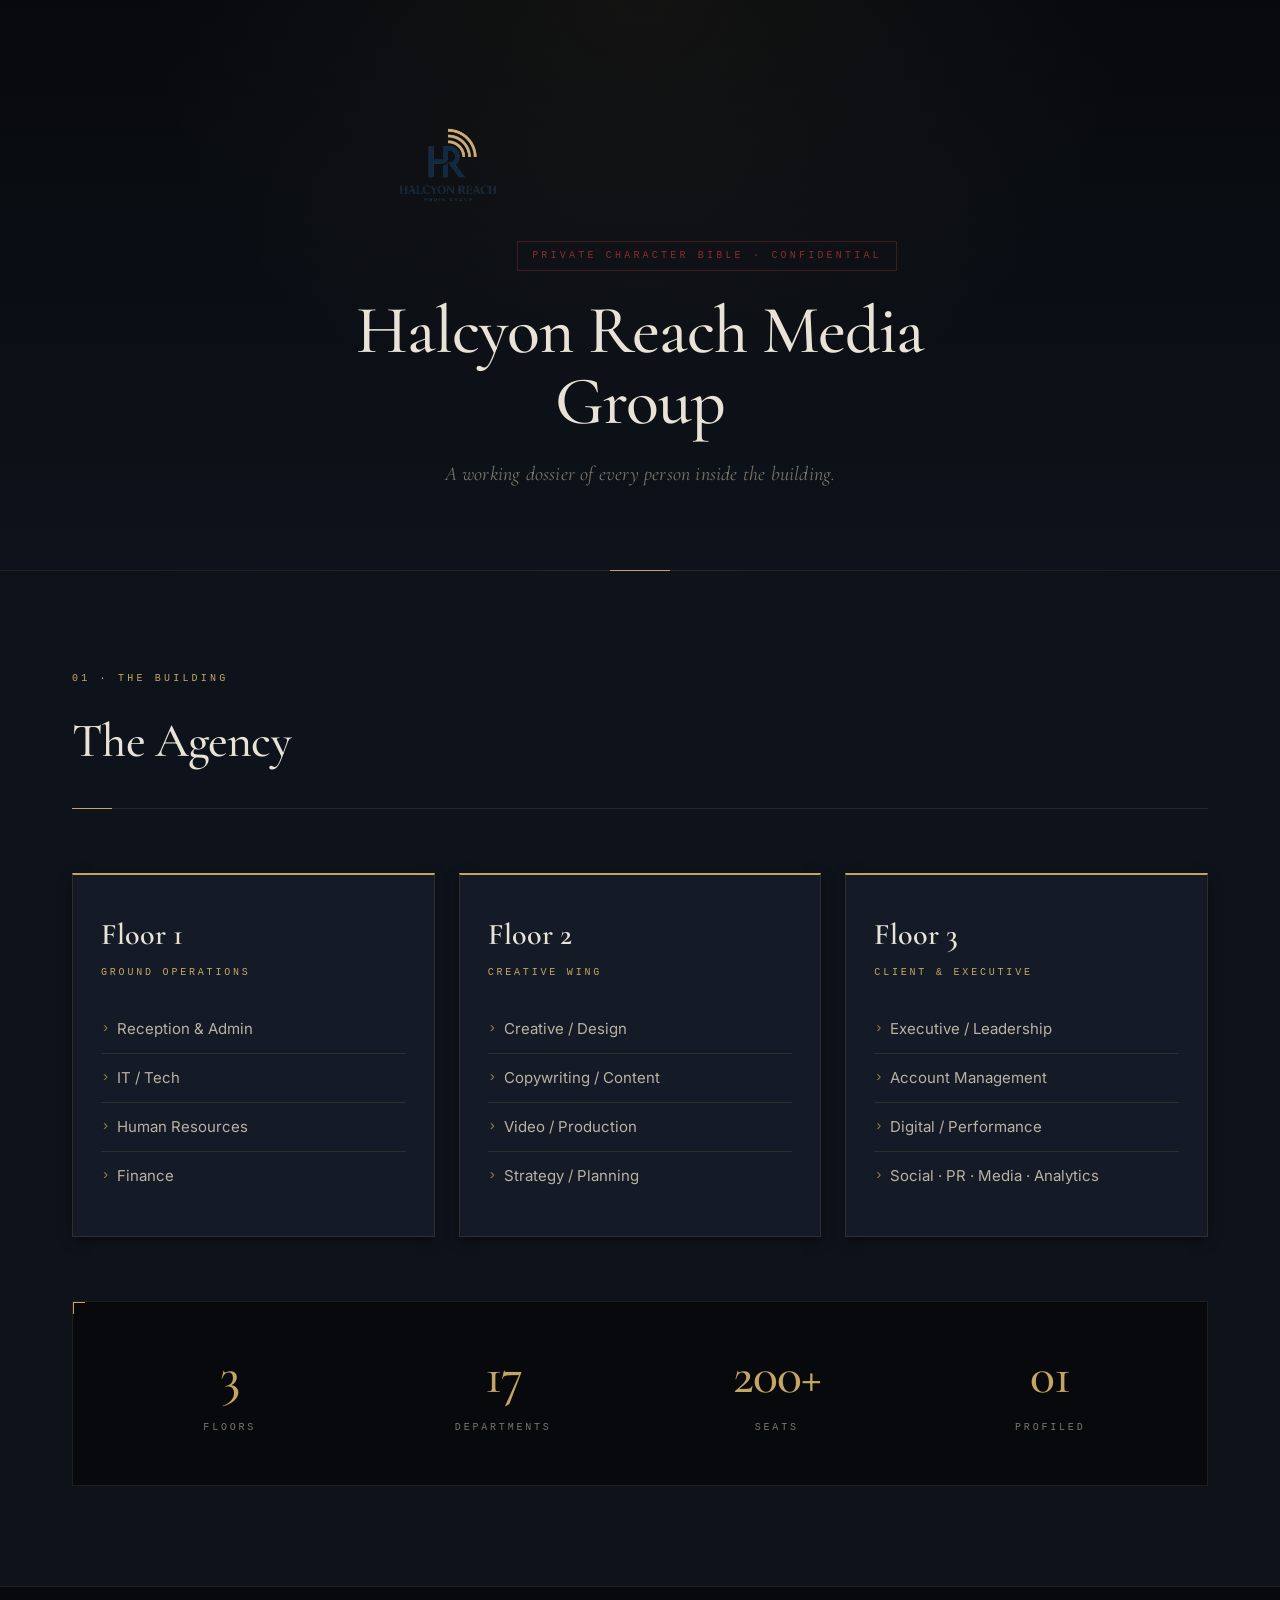
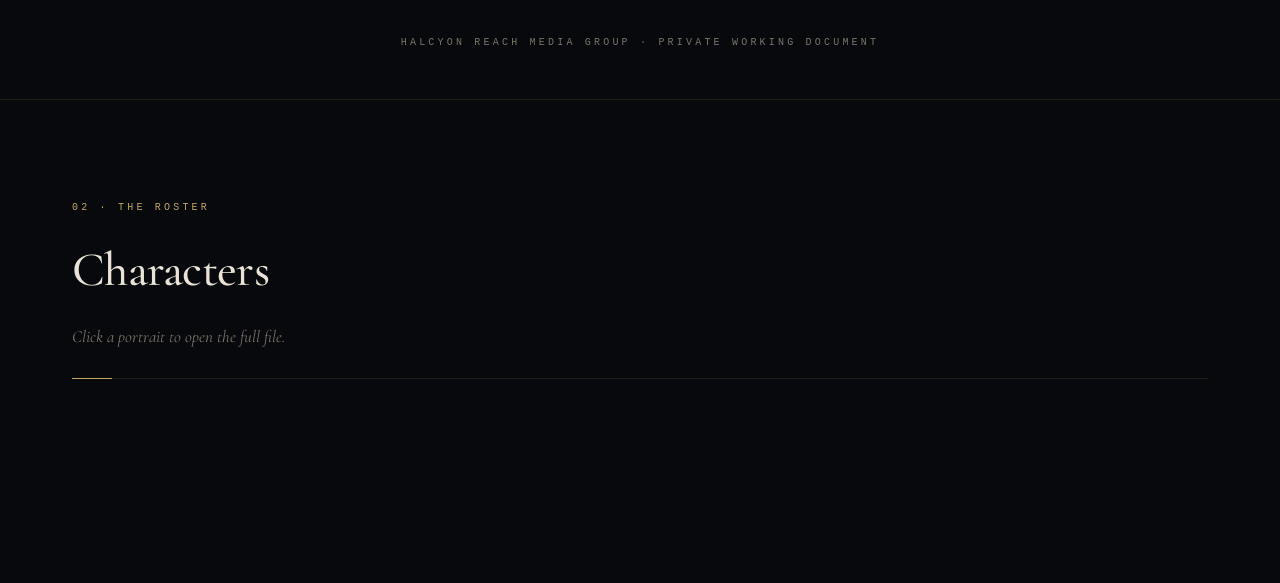
==== commit 3082b51c: "Update index.html" ====
--- a/index.html
+++ b/index.html
@@ -86,186 +86,30 @@
   </section>
 
   <!-- ============ CHARACTER GRID ============ -->
-  <section class="characters">
-    <div class="container">
-      <div class="section-heading">
-        <span class="section-label">02 · The Roster</span>
-        <h2>Characters</h2>
-        <p class="section-sub">Click a portrait to open the full file.</p>
-      </div>
-
-      <div class="character-grid">
-
-        <!-- ==== CHARACTER CARD: AYESHA TARIQ ==== -->
-        <article class="character-card" onclick="openCharacter('ayesha-tariq')">
-          <div class="portrait">
-            <img src="images/Ayesha_Tariq.jpeg" alt="Ayesha Tariq">
-            <span class="floor-badge">Floor 1</span>
-          </div>
-          <div class="card-body">
-            <span class="role-code">R1 (f)</span>
-            <h3>Ayesha Tariq</h3>
-            <p class="role">Reception &amp; Admin · Age 22</p>
-            <p class="hook">Fresh out of Kinnaird. Keeping a second notebook.</p>
-          </div>
-        </article>
-
-        <!-- Add more character cards below in the same format -->
-
-      </div>
-    </div>
-  </section>
+  
 
   <footer class="site-footer">
     <p>Halcyon Reach Media Group · Private Working Document</p>
   </footer>
 
   <!-- ============ CHARACTER DETAIL OVERLAYS ============ -->
+<section class="characters">
+  <div class="container">
+    <div class="section-heading">
+      <span class="section-label">02 · The Roster</span>
+      <h2>Characters</h2>
+      <p class="section-sub">Click a portrait to open the full file.</p>
+    </div>
 
-  <!-- ==== DETAIL: AYESHA TARIQ ==== -->
-  <div class="character-detail" id="ayesha-tariq" aria-hidden="true">
-    <div class="detail-inner">
-      <button class="close-btn" onclick="closeCharacter('ayesha-tariq')" aria-label="Close">×</button>
-
-      <div class="detail-header">
-        <img src="images/Ayesha_Tariq.jpeg" alt="Ayesha Tariq" class="detail-portrait">
-        <div class="detail-meta">
-          <span class="detail-code">R1 (f) · Reception &amp; Admin · Floor 1</span>
-          <h1>Ayesha Tariq</h1>
-          <p class="detail-subtitle">Character File · Writer's Cut</p>
-          <div class="meta-strip">
-            <span><strong>Age</strong> 22</span>
-            <span><strong>On paper</strong> Fresh Kinnaird graduate, first real job.</span>
-            <span><strong>Underneath</strong> She has been keeping a second notebook.</span>
-          </div>
-        </div>
-      </div>
-
-      <div class="detail-body">
-
-        <section>
-          <h2>Body</h2>
-          <p>Five foot four, slight frame, warm olive skin she inherited from her mother. Her hair is long past the shoulder blades and she keeps it in a low bun at work because her mother said loose hair on a receptionist looks unserious. On weekends she lets it down and it curls at the ends from being braided damp. Her hands are small, her nails always clean and short. She bites the inside of her left cheek when she is thinking, and there is a small permanent tenderness there she notices every morning when she rinses.</p>
-          <p>She has a scar on her right knee from falling off a bicycle at eight years old. Her father had let her ride without training wheels for the first time and she had refused to cry in front of him. That refusal is still in her.</p>
-          <p>Her voice at the reception desk is a full step higher than her real voice. She has been doing this so long she does not notice she is doing it anymore. Her sister does. Her sister has told her to stop.</p>
-        </section>
-
-        <section>
-          <h2>The house in Model Town</h2>
-          <p>Single-storey, four bedrooms, built in the seventies by her grandfather and never renovated properly. The paint in the drawing room is a colour her mother calls peach and her father calls pink, and they have been fighting about it in a low-grade way for two decades. Ayesha's room is the smallest. She gave up the larger one when her brothers were born because her mother wanted the boys to have space to move. She has never fully forgiven this, though she pretends she has, and the pretending has become the bigger habit.</p>
-          <p>Her father is a retired mid-level banker who now runs a small currency-exchange business from a shop in Ichhra with his cousin. He is not unkind but he is exhausted and disappointed in a way he cannot name, and it comes out sideways at dinner. Her mother teaches Islamiat at a private school two mornings a week and holds the house together the other five. Ayesha loves her mother in the specific, complicated way of a first daughter who has watched her mother make herself smaller for a very long time.</p>
-          <p>Her brothers are fourteen and eleven. The fourteen-year-old is quiet and academic and slightly afraid of her. The eleven-year-old thinks she is a celebrity because she works in a building with a glass front and comes home talking about clients. She lets him think this. It is the softest part of her day.</p>
-        </section>
-
-        <section>
-          <h2>The sister</h2>
-          <p>Her older sister Anum is twenty-six, married three years ago into a family in Faisal Town, one small son. Anum is the confidante. They speak every night at 10:47 p.m. Ayesha has trained her phone to remind her, though Anum always calls first anyway. The call is nominally about the baby, or a saas story, or a Turkish serial they both pretend not to watch. It is actually about Ayesha's day. Anum is the only person alive who knows Ayesha keeps the second notebook.</p>
-          <p>Anum married the boy her parents chose, and it worked out, sort of. Her husband is decent, her mother-in-law is tolerable, the boy is healthy. She tells Ayesha to hold out. She tells Ayesha not to accept the first rishta with volume behind it. She says it in a specific tone that means <em>I did, and I am fine, but do not do it because I did it</em>.</p>
-          <p>The 10:47 call is Ayesha's safety valve. On the two nights this year Anum has missed it — once because the baby was sick, once because she was fighting with her husband — Ayesha did not sleep.</p>
-        </section>
-
-        <section class="highlight">
-          <h2>The notebook</h2>
-          <p>The digital sign-in glitches. This is true, and it is why she keeps a paper log, and this is what she tells people. It is also true that eight months ago, in her second week, she watched a man walk in without signing, get shown up to Floor 3 by Bilal Ahmed personally, spend forty minutes in E2's cabin, and walk out without signing out, and nothing in any system anywhere had a record he had been in the building. That night at home she started a second notebook.</p>
-          <p>The first notebook is on her desk in a green plastic cover. Anyone can look at it. It is her official log.</p>
-          <p>The second notebook is a black hard-back Moleskine her sister gave her at graduation. She keeps it in the false bottom of her handbag, under a folded dupatta she never wears. She writes in it at home, at night, after the 10:47 call. She uses her own shorthand, a mix of Urdu and English initials, and dates every entry.</p>
-          <p>In the second notebook she has recorded: seventeen visitors over eight months who did not sign in and did not sign out, eleven of them escorted by Bilal personally; three separate late-evening deliveries by a courier whose company name she cannot find registered anywhere in Pakistan; the fact that F3 (Imran Chaudhry) has twice this quarter walked past her carrying a manila envelope he did not want her to see, and both times he was going <em>down</em> to the parking lot rather than up to Finance, which does not match how anyone normally moves in this building.</p>
-          <p>She does not know what any of it means. She has not shown it to anyone except Anum, who has told her repeatedly to stop. She has not stopped.</p>
-        </section>
-
-        <section>
-          <h2>The routine</h2>
-          <p>She is up at 6:10, prays Fajr with her mother in the small musalla in the corner of her parents' room, helps her mother lay out the boys' uniforms, eats half a paratha standing over the kitchen counter because sitting down at 6:40 means she will not want to leave. She showers by 7:00, dresses by 7:20. Always shalwar kameez, always pastel, always ironed the night before because her mother believes a woman who irons in the morning is a woman whose life is not in order.</p>
-          <p>The Uber is booked for 7:35. She used to take a rickshaw and the drivers would say things she did not want to repeat to her sister. Uber costs more. She has cut lunches to afford it and eats a plain paratha wrapped in foil from home instead of using the office canteen.</p>
-          <p>She reaches Halcyon Reach at 8:05 on a good day, 8:25 on a bad one. She checks the generator status on Hira Malik's board, refills the water dispenser in the reception waiting area herself even though it is officially Bilal's job, and she is at her desk by 8:30. The building fills between 9:00 and 10:00. She watches everyone come in. She logs everyone. She smiles at everyone.</p>
-          <p>Lunch is 1:30 to 2:15. She eats at her desk. She uses the twenty free minutes to read the internal job postings on the intranet on her phone, because she does not want to be caught scrolling on the desktop terminal. There is nothing in PR yet. There has not been anything in PR for six months. She is beginning to suspect the hiring freeze is departmental and not company-wide, which would mean somebody upstairs does not want new PR hires seeing something.</p>
-          <p>She leaves at 6:15 unless there is a client dinner running late in the Floor 3 boardroom, in which case she stays until whoever locks it up leaves, because Bilal does not like her leaving before the building is properly closed. She has stayed until 9:40 twice this month. Both times she noted who was in the boardroom in the second notebook.</p>
-          <p>Home by 7:30 on a normal day. Dinner with the family, the boys' homework, forty minutes of the Turkish drama with her mother, the 10:47 call, then the notebook, then bed by midnight.</p>
-          <p>She is tired in a way she has not told anyone yet.</p>
-        </section>
-
-        <section>
-          <h2>Rishtas</h2>
-          <p>Three so far this year. Her mother screens them, her father approves the shortlist, Ayesha meets them across the coffee table in the drawing room with the peach-or-pink walls. The first was a cousin of a family friend, a pharmacist in Sialkot who did not look at her once. The second was an engineer in Sharjah — good on paper, and her father would have said yes if Ayesha had not said, that night in the kitchen with only her mother present, <em>not yet, Amma, I am twenty-two, please</em>. Her mother said nothing, then said <em>okay</em>, and she has been Ayesha's shield since.</p>
-          <p>The third was two weeks ago. A doctor. FCPS in his final year at Mayo. Her father is bringing him up at breakfast twice a week now. Her mother has stopped shielding, quietly, because a doctor is a doctor.</p>
-          <p>Ayesha has not told anyone that she looked the family up online and found a photograph of this doctor at a wedding with his arm around a woman she is fairly sure is not a sister. She has not decided yet if this is her way out or if it is nothing.</p>
-        </section>
-
-        <section>
-          <h2>Money</h2>
-          <p>Her salary is 45,000 rupees a month. She keeps 8,000 for herself, gives 25,000 to her father for household, sends 5,000 to a woman in her mother's village she has never met but who her mother has been sending money to for as long as Ayesha can remember, and puts 7,000 into a savings account her father does not know exists. The account is in her own name. It has 61,000 rupees in it.</p>
-          <p>She opened it with a lie to her mother about needing an office bank account for salary deposit, which was true, but she opened a second one at the same visit that they do not know about.</p>
-          <p>She is saving toward something. She has not said what, even to Anum. She has three shapes for it in her head: a masters programme abroad, a rental deposit if she ever needs to leave home in a hurry, or a lawyer.</p>
-          <p>The lawyer shape is new. It appeared three weeks ago and she has not been able to make it leave.</p>
-        </section>
-
-        <section>
-          <h2>The men she watches</h2>
-          <p><strong>Bilal Ahmed</strong> (R3, admin coordinator). Her floor-mate. She likes him, in the way you like a person who has been steady and correct to you for eight months. He calls her <em>beta</em> and brings her a cup of tea on days he sees her looking tired. He also personally escorts eleven of the seventeen unlogged visitors. She has not been able to hold both of these facts in the same room in her head. When she tries, her stomach turns over. So mostly she does not try.</p>
-          <p><strong>Kamran Sheikh</strong> (H3, HR business partner for Floor 3). He noticed her three months ago. He has taken to stopping by reception on his way up. He asks about her career plans. He said, once, <em>a girl like you should not stay at that desk.</em> He has offered to look at her CV. She has not sent it yet. Anum told her to send it. Ayesha has hesitated in a way she does not want to examine, because Kamran is also the HR person the executives go to when they want a situation to disappear, and she has heard him laugh with E1 in a way she did not like the sound of.</p>
-          <p><strong>Faraz Habib</strong> (E2, co-founder and CCO). Him she does not watch. She avoids watching him. He greeted her by name in her third week and she does not know how he knew it. She has not been comfortable in his presence since. There is nothing she can point to. He is polite. He is warm. He is the person the man in her first notebook entry went to see.</p>
-          <p><strong>Imran Chaudhry</strong> (F3, Accounts Payable). The manila envelope. Twice.</p>
-        </section>
-
-        <section>
-          <h2>What she is good at</h2>
-          <p>She has a memory for faces closer to a gift than a skill. She can recall a visitor from her second week with the same clarity as one from yesterday. She reads people fast, and quietly, because she has spent twenty-two years reading a father whose moods change the temperature of the house. She can hold three languages in her head at once and switch between them mid-sentence without noticing. She is faster on the phone than anyone in the building. She keeps calm in a way that looks like blankness, which is useful, because people talk in front of blankness the way they do not talk in front of intelligence.</p>
-          <p>Her Media Studies degree taught her, almost by accident, how to read a document for what it is trying not to say. She has started reading Halcyon Reach's internal memos this way.</p>
-        </section>
-
-        <section>
-          <h2>What she is bad at</h2>
-          <p>Saying no to her father. Saying no to Kamran. Saying no in general when the person asking is older and male and does not look at her while asking. She is working on it. She has practised in the mirror. It has not translated yet.</p>
-          <p>She underestimates herself in a way she thinks is humility and is actually fear. She overestimates how well she is hiding the second notebook — it is well-hidden, but she believes it is invisible, and it is not.</p>
-          <p>She has never had a proper romantic relationship and she thinks this is a personal defect. It is not. It is simply that nobody in her life has been safe enough yet.</p>
-        </section>
-
-        <section>
-          <h2>The tells</h2>
-          <p>She bites the inside of her left cheek when she is thinking. She touches the small silver taweez at her throat when she is frightened — a habit her mother gave her at fourteen. She goes very still when she overhears something important, and the stillness is her tell; anyone paying real attention would see it, and she does not know that yet.</p>
-          <p>She laughs a beat too late at jokes she does not find funny. She laughs immediately at jokes she does. Her real laugh is louder than her office laugh by a wide margin.</p>
-          <p>She checks her phone at 10:44 every night. Three minutes early. She has not admitted to herself that she is nervous her sister will not call.</p>
-        </section>
-
-        <section>
-          <h2>Faith</h2>
-          <p>She prays five times, most days. She has skipped Asr twice this month because the reception desk cannot be left uncovered and Hira has been out both afternoons. She feels guilty about it in a specific way that is separate from her mother's guilt about it, which is louder. She reads two pages of the Quran in translation before bed, in English, because her Arabic recitation is faster than her comprehension and she wants both.</p>
-          <p>She has begun praying a specific dua her grandmother taught her — the one for protection from a hidden enemy — every night after the 10:47 call. She has not told her grandmother, who is dead. She has not told Anum, who is alive.</p>
-        </section>
-
-        <section class="highlight">
-          <h2>The one secret she has not told her sister</h2>
-          <p>Six weeks ago, coming out of the office late on one of the boardroom nights, she was in the parking lot waiting for her Uber. She saw Bilal Ahmed hand an envelope to a man in a car whose registration plate she memorised without deciding to. She wrote the plate in the second notebook and drew a small circle around it. Two days later she looked the plate up on a public vehicle database on her phone in the bathroom during lunch. It came back registered to a shell.</p>
-          <p>She has not told Anum this because Anum would tell her to burn the notebook.</p>
-          <p>She has not burned the notebook.</p>
-          <p>She has, instead, started to think, carefully, at night, with the light off, about what she would do if she were followed home. She has mapped three routes from the office to Model Town that avoid the main roads. She has practised, on quiet Sundays, walking each of them. She tells herself this is being sensible. It is being sensible. It is also being afraid.</p>
-        </section>
-
-        <section>
-          <h2>What she wants</h2>
-          <p>To be taken seriously. To not be a receptionist at thirty. To finish the masters her father says the family cannot afford. To choose the man she marries, and to choose him because she wants to, not because he is the least worst option in a stack of shortlisted CVs. To help Anum's son grow up in a country that is not this one. To be, someday, the woman in the corner cabin on Floor 3 who has earned the door being closed.</p>
-          <p>Underneath all of that, and this she has not admitted even in the notebook: she wants to know what is happening in her building, and she wants to be the person who finds out.</p>
-        </section>
-
-        <section>
-          <h2>What she fears</h2>
-          <p>Her father's disappointment. Her mother's silence. Being alone in the office at night. Being the kind of woman men stop looking at once she is older than a certain number they never name. The doctor from Mayo. The doctor from Mayo turning out to be fine. The doctor from Mayo turning out not to be fine and her having to say so.</p>
-          <p>That someone in the building has already noticed her noticing.</p>
-          <p>That she is right about what she thinks she has seen.</p>
-          <p>That she is wrong about it, and has been building a shape out of nothing, and is going a little bit mad in a house she cannot leave.</p>
-        </section>
-
-        <section class="closing">
-          <h2>Where she is at the start</h2>
-          <p>She is at her desk. It is a Tuesday. It is 4:12 p.m. The second notebook is in the false bottom of her handbag, which is under her desk, and she has just watched a man walk past reception without signing in, and Bilal Ahmed is not on the floor to escort him.</p>
-          <p>She reaches, without looking, for the small silver taweez at her throat.</p>
-        </section>
-
-      </div>
+    <div class="character-grid" id="character-grid">
+      <!-- Cards inject here at load time -->
     </div>
   </div>
+</section>
+  <!-- ==== DETAIL: AYESHA TARIQ ==== -->
+
   <!-- End Ayesha detail -->
-
+<div id="character-details"></div>
   <!-- Add more character detail overlays below in the same format -->
 
 
--- a/styles.css
+++ b/styles.css
@@ -1,24 +1,41 @@
 /* ============================================
    HALCYON REACH MEDIA GROUP — CHARACTER BIBLE
-   Locked design system.
+   Thriller / dossier theme. Locked design.
    ============================================ */
 
 :root {
-  --navy: #1B2A42;
-  --navy-deep: #0F1A2E;
+  /* Base ink */
+  --bg-deepest: #07090D;
+  --bg: #0E131B;
+  --surface: #151B26;
+  --surface-2: #1C2432;
+  --surface-3: #232C3B;
+
+  /* Type */
+  --ink: #E8E3D6;
+  --ink-dim: #B8B2A4;
+  --ink-muted: #7A7568;
+  --ink-faint: #4A4740;
+
+  /* Accents */
   --gold: #C4A662;
-  --gold-soft: #D6BE85;
-  --cream: #F5F0E4;
-  --paper: #FBF7EE;
-  --ink: #14202F;
-  --muted: #6B6B6B;
-  --line: rgba(27, 42, 66, 0.12);
-  --shadow-sm: 0 2px 8px rgba(15, 26, 46, 0.06);
-  --shadow-md: 0 8px 24px rgba(15, 26, 46, 0.10);
-  --shadow-lg: 0 24px 60px rgba(15, 26, 46, 0.22);
-
-  --serif: 'Cormorant Garamond', 'Playfair Display', Georgia, serif;
+  --gold-bright: #DBBE7A;
+  --gold-dim: #8A7A48;
+  --blood: #8B2C2C;
+  --blood-deep: #5C1D1D;
+
+  /* Structure */
+  --line: rgba(196, 166, 98, 0.14);
+  --line-strong: rgba(196, 166, 98, 0.32);
+  --line-blood: rgba(139, 44, 44, 0.4);
+
+  --shadow-sm: 0 4px 12px rgba(0, 0, 0, 0.4);
+  --shadow-md: 0 12px 32px rgba(0, 0, 0, 0.55);
+  --shadow-lg: 0 28px 80px rgba(0, 0, 0, 0.75);
+
+  --serif: 'Cormorant Garamond', Georgia, serif;
   --sans: 'Inter', -apple-system, BlinkMacSystemFont, 'Segoe UI', sans-serif;
+  --mono: 'JetBrains Mono', 'IBM Plex Mono', 'Menlo', 'Courier New', monospace;
 }
 
 * { box-sizing: border-box; }
@@ -33,9 +50,14 @@
   font-size: 16px;
   line-height: 1.6;
   color: var(--ink);
-  background: var(--paper);
+  background: var(--bg);
   -webkit-font-smoothing: antialiased;
   -moz-osx-font-smoothing: grayscale;
+
+  /* Subtle grain texture — a paper-noise film across the whole page */
+  background-image:
+    radial-gradient(ellipse at top, rgba(196, 166, 98, 0.04) 0%, transparent 60%),
+    url("data:image/svg+xml,%3Csvg viewBox='0 0 200 200' xmlns='http://www.w3.org/2000/svg'%3E%3Cfilter id='n'%3E%3CfeTurbulence type='fractalNoise' baseFrequency='0.9' numOctaves='2'/%3E%3CfeColorMatrix values='0 0 0 0 0.9 0 0 0 0 0.85 0 0 0 0 0.7 0 0 0 0.06 0'/%3E%3C/filter%3E%3Crect width='100%25' height='100%25' filter='url(%23n)'/%3E%3C/svg%3E");
 }
 
 .container {
@@ -44,12 +66,31 @@
   padding: 0 32px;
 }
 
+::selection {
+  background: var(--gold);
+  color: var(--bg-deepest);
+}
+
 /* ============ HEADER / HERO ============ */
 .site-header {
-  background: linear-gradient(180deg, var(--paper) 0%, var(--cream) 100%);
-  padding: 80px 32px 60px;
+  background:
+    radial-gradient(ellipse at center top, rgba(196, 166, 98, 0.06) 0%, transparent 55%),
+    linear-gradient(180deg, var(--bg-deepest) 0%, var(--bg) 100%);
+  padding: 100px 32px 80px;
   text-align: center;
   border-bottom: 1px solid var(--line);
+  position: relative;
+}
+
+.site-header::after {
+  content: '';
+  position: absolute;
+  left: 50%;
+  bottom: -1px;
+  transform: translateX(-50%);
+  width: 60px;
+  height: 1px;
+  background: var(--gold);
 }
 
 .header-inner {
@@ -58,111 +99,140 @@
 }
 
 .logo {
-  width: 140px;
+  width: 130px;
   height: auto;
-  margin-bottom: 24px;
+  margin-bottom: 28px;
   object-fit: contain;
+  filter: brightness(1.15) contrast(1.05);
+  mix-blend-mode: screen;
+  opacity: 0.92;
 }
 
 .eyebrow {
-  font-family: var(--sans);
-  font-size: 11px;
-  font-weight: 500;
-  letter-spacing: 0.28em;
-  text-transform: uppercase;
-  color: var(--gold);
+  font-family: var(--mono);
+  font-size: 10px;
+  font-weight: 500;
+  letter-spacing: 0.32em;
+  text-transform: uppercase;
+  color: var(--blood);
+  margin: 0 0 24px;
+  position: relative;
+  display: inline-block;
+  padding: 6px 14px;
+  border: 1px solid var(--line-blood);
+}
+
+.site-title {
+  font-family: var(--serif);
+  font-size: clamp(40px, 6vw, 68px);
+  font-weight: 500;
+  line-height: 1.05;
+  color: var(--ink);
   margin: 0 0 20px;
-}
-
-.site-title {
-  font-family: var(--serif);
-  font-size: clamp(40px, 6vw, 64px);
-  font-weight: 500;
-  line-height: 1.1;
-  color: var(--navy);
-  margin: 0 0 16px;
-  letter-spacing: -0.01em;
+  letter-spacing: -0.015em;
 }
 
 .tagline {
   font-family: var(--serif);
   font-size: 20px;
   font-style: italic;
-  color: var(--muted);
+  color: var(--ink-muted);
   margin: 0;
+  letter-spacing: 0.01em;
 }
 
 /* ============ SECTION HEADINGS ============ */
 .section-heading {
-  margin-bottom: 56px;
-  padding-bottom: 24px;
+  margin-bottom: 64px;
+  padding-bottom: 28px;
   border-bottom: 1px solid var(--line);
+  position: relative;
+}
+
+.section-heading::after {
+  content: '';
+  position: absolute;
+  left: 0;
+  bottom: -1px;
+  width: 40px;
+  height: 1px;
+  background: var(--gold);
 }
 
 .section-label {
   display: block;
-  font-family: var(--sans);
-  font-size: 11px;
-  font-weight: 600;
-  letter-spacing: 0.28em;
+  font-family: var(--mono);
+  font-size: 10px;
+  font-weight: 500;
+  letter-spacing: 0.32em;
   text-transform: uppercase;
   color: var(--gold);
-  margin-bottom: 12px;
+  margin-bottom: 16px;
 }
 
 .section-heading h2 {
   font-family: var(--serif);
-  font-size: clamp(32px, 4vw, 44px);
-  font-weight: 500;
-  color: var(--navy);
+  font-size: clamp(34px, 4.2vw, 48px);
+  font-weight: 500;
+  color: var(--ink);
   margin: 0;
-  letter-spacing: -0.01em;
+  letter-spacing: -0.015em;
 }
 
 .section-sub {
   font-family: var(--serif);
   font-style: italic;
-  color: var(--muted);
-  margin: 12px 0 0;
+  color: var(--ink-muted);
+  margin: 14px 0 0;
   font-size: 17px;
 }
 
 /* ============ COMPANY OVERVIEW ============ */
 .company-overview {
-  padding: 80px 0;
-  background: var(--paper);
+  padding: 100px 0;
+  background: var(--bg);
+  position: relative;
 }
 
 .overview-grid {
   display: grid;
   grid-template-columns: repeat(auto-fit, minmax(260px, 1fr));
-  gap: 32px;
+  gap: 24px;
   margin-bottom: 64px;
 }
 
 .overview-block {
-  background: #fff;
+  background: var(--surface);
   border: 1px solid var(--line);
-  border-top: 3px solid var(--gold);
-  padding: 32px 28px;
+  border-top: 2px solid var(--gold);
+  padding: 36px 28px;
   box-shadow: var(--shadow-sm);
+  position: relative;
+  transition: border-color 0.3s ease, background 0.3s ease;
+}
+
+.overview-block:hover {
+  background: var(--surface-2);
+  border-color: var(--line-strong);
+  border-top-color: var(--gold-bright);
 }
 
 .overview-block h3 {
   font-family: var(--serif);
-  font-size: 28px;
+  font-size: 30px;
   font-weight: 600;
-  color: var(--navy);
-  margin: 0 0 4px;
+  color: var(--ink);
+  margin: 0 0 6px;
 }
 
 .floor-tag {
-  font-size: 11px;
-  font-weight: 500;
-  letter-spacing: 0.2em;
+  font-family: var(--mono);
+  font-size: 10px;
+  font-weight: 500;
+  letter-spacing: 0.28em;
   text-transform: uppercase;
   color: var(--gold);
-  margin: 0 0 20px;
+  margin: 0 0 24px;
 }
 
 .overview-block ul {
@@ -172,10 +242,20 @@
 }
 
 .overview-block li {
-  padding: 10px 0;
+  padding: 12px 0;
   border-bottom: 1px solid var(--line);
   font-size: 15px;
-  color: var(--ink);
+  color: var(--ink-dim);
+  position: relative;
+  padding-left: 16px;
+}
+
+.overview-block li::before {
+  content: '›';
+  position: absolute;
+  left: 0;
+  color: var(--gold-dim);
+  font-family: var(--mono);
 }
 
 .overview-block li:last-child { border-bottom: none; }
@@ -184,143 +264,217 @@
   display: grid;
   grid-template-columns: repeat(auto-fit, minmax(140px, 1fr));
   gap: 24px;
-  padding: 40px 32px;
-  background: var(--navy);
-  color: var(--cream);
+  padding: 48px 32px;
+  background: var(--bg-deepest);
+  border: 1px solid var(--line);
+  position: relative;
+}
+
+.stats-row::before,
+.stats-row::after {
+  content: '';
+  position: absolute;
+  background: var(--gold);
+}
+
+.stats-row::before {
+  top: 0; left: 0;
+  width: 12px; height: 1px;
+}
+
+.stats-row::after {
+  top: 0; left: 0;
+  width: 1px; height: 12px;
 }
 
 .stat {
   text-align: center;
+  position: relative;
 }
 
 .stat-number {
   display: block;
   font-family: var(--serif);
-  font-size: 48px;
-  font-weight: 600;
+  font-size: 52px;
+  font-weight: 500;
   color: var(--gold);
   line-height: 1;
-  margin-bottom: 8px;
+  margin-bottom: 10px;
+  letter-spacing: -0.02em;
 }
 
 .stat-label {
-  font-size: 11px;
-  font-weight: 500;
-  letter-spacing: 0.24em;
-  text-transform: uppercase;
-  color: rgba(245, 240, 228, 0.7);
+  font-family: var(--mono);
+  font-size: 10px;
+  font-weight: 500;
+  letter-spacing: 0.28em;
+  text-transform: uppercase;
+  color: var(--ink-muted);
 }
 
 /* ============ CHARACTER GRID ============ */
 .characters {
-  padding: 80px 0 120px;
-  background: var(--cream);
+  padding: 100px 0 140px;
+  background: var(--bg-deepest);
+  border-top: 1px solid var(--line);
 }
 
 .character-grid {
   display: grid;
   grid-template-columns: repeat(auto-fill, minmax(280px, 1fr));
-  gap: 36px;
+  gap: 32px;
 }
 
 .character-card {
-  background: #fff;
+  background: var(--surface);
   border: 1px solid var(--line);
   cursor: pointer;
-  transition: transform 0.35s ease, box-shadow 0.35s ease;
+  transition: transform 0.4s ease, box-shadow 0.4s ease, border-color 0.4s ease;
   overflow: hidden;
-  box-shadow: var(--shadow-sm);
   display: flex;
   flex-direction: column;
+  position: relative;
+}
+
+.character-card::before {
+  content: '';
+  position: absolute;
+  top: 0; left: 0;
+  width: 100%;
+  height: 2px;
+  background: linear-gradient(90deg, transparent, var(--gold), transparent);
+  opacity: 0;
+  transition: opacity 0.4s ease;
+  z-index: 3;
 }
 
 .character-card:hover {
-  transform: translateY(-6px);
+  transform: translateY(-4px);
+  border-color: var(--line-strong);
   box-shadow: var(--shadow-lg);
+}
+
+.character-card:hover::before {
+  opacity: 1;
 }
 
 .portrait {
   position: relative;
   aspect-ratio: 1 / 1;
   overflow: hidden;
-  background: var(--navy);
+  background: var(--bg-deepest);
 }
 
 .portrait img {
   width: 100%;
   height: 100%;
   object-fit: cover;
-  transition: transform 0.6s ease;
-  filter: saturate(0.95);
+  transition: transform 0.7s ease, filter 0.5s ease;
+  filter: saturate(0.6) contrast(1.08) brightness(0.9);
+}
+
+.portrait::after {
+  content: '';
+  position: absolute;
+  inset: 0;
+  background:
+    radial-gradient(ellipse at center, transparent 40%, rgba(7, 9, 13, 0.55) 100%),
+    linear-gradient(180deg, transparent 60%, rgba(7, 9, 13, 0.4) 100%);
+  pointer-events: none;
+  transition: opacity 0.4s ease;
 }
 
 .character-card:hover .portrait img {
-  transform: scale(1.04);
+  transform: scale(1.05);
+  filter: saturate(0.75) contrast(1.05) brightness(0.95);
 }
 
 .floor-badge {
   position: absolute;
   top: 16px;
   left: 16px;
-  background: var(--navy);
+  background: rgba(7, 9, 13, 0.85);
   color: var(--gold);
   padding: 6px 12px;
+  font-family: var(--mono);
   font-size: 10px;
-  font-weight: 600;
-  letter-spacing: 0.2em;
-  text-transform: uppercase;
+  font-weight: 500;
+  letter-spacing: 0.24em;
+  text-transform: uppercase;
+  border: 1px solid var(--line-strong);
+  z-index: 2;
+  backdrop-filter: blur(4px);
 }
 
 .card-body {
-  padding: 24px 24px 28px;
+  padding: 26px 24px 30px;
+  background: var(--surface);
+  position: relative;
 }
 
 .role-code {
   display: inline-block;
-  font-family: var(--sans);
+  font-family: var(--mono);
+  font-size: 10px;
+  font-weight: 500;
+  letter-spacing: 0.28em;
+  text-transform: uppercase;
+  color: var(--gold);
+  margin-bottom: 10px;
+}
+
+.card-body h3 {
+  font-family: var(--serif);
+  font-size: 28px;
+  font-weight: 600;
+  color: var(--ink);
+  margin: 0 0 8px;
+  letter-spacing: -0.01em;
+}
+
+.card-body .role {
+  font-family: var(--mono);
   font-size: 11px;
-  font-weight: 600;
-  letter-spacing: 0.2em;
-  text-transform: uppercase;
-  color: var(--gold);
-  margin-bottom: 8px;
-}
-
-.card-body h3 {
-  font-family: var(--serif);
-  font-size: 26px;
-  font-weight: 600;
-  color: var(--navy);
-  margin: 0 0 6px;
-  letter-spacing: -0.01em;
-}
-
-.card-body .role {
-  font-size: 13px;
-  color: var(--muted);
-  margin: 0 0 14px;
+  letter-spacing: 0.12em;
+  text-transform: uppercase;
+  color: var(--ink-muted);
+  margin: 0 0 18px;
 }
 
 .card-body .hook {
   font-family: var(--serif);
   font-style: italic;
-  font-size: 16px;
-  color: var(--ink);
+  font-size: 17px;
+  color: var(--ink-dim);
   margin: 0;
-  padding-top: 14px;
+  padding-top: 18px;
   border-top: 1px solid var(--line);
   line-height: 1.5;
+  position: relative;
+}
+
+.card-body .hook::before {
+  content: '"';
+  position: absolute;
+  top: 10px;
+  left: -2px;
+  font-family: var(--serif);
+  font-size: 32px;
+  color: var(--gold-dim);
+  line-height: 1;
 }
 
 /* ============ FOOTER ============ */
 .site-footer {
-  background: var(--navy-deep);
-  color: rgba(245, 240, 228, 0.6);
-  padding: 40px 32px;
+  background: var(--bg-deepest);
+  color: var(--ink-muted);
+  padding: 48px 32px;
   text-align: center;
-  font-size: 12px;
-  letter-spacing: 0.16em;
-  text-transform: uppercase;
+  font-family: var(--mono);
+  font-size: 10px;
+  letter-spacing: 0.32em;
+  text-transform: uppercase;
+  border-top: 1px solid var(--line);
 }
 
 .site-footer p { margin: 0; }
@@ -329,9 +483,9 @@
 .character-detail {
   position: fixed;
   inset: 0;
-  background: rgba(15, 26, 46, 0.85);
-  backdrop-filter: blur(6px);
-  -webkit-backdrop-filter: blur(6px);
+  background: rgba(7, 9, 13, 0.92);
+  backdrop-filter: blur(10px);
+  -webkit-backdrop-filter: blur(10px);
   z-index: 1000;
   display: flex;
   align-items: flex-start;
@@ -340,7 +494,7 @@
   overflow-y: auto;
   opacity: 0;
   visibility: hidden;
-  transition: opacity 0.3s ease, visibility 0.3s ease;
+  transition: opacity 0.35s ease, visibility 0.35s ease;
 }
 
 .character-detail.open {
@@ -350,12 +504,13 @@
 
 .detail-inner {
   position: relative;
-  background: var(--paper);
-  max-width: 860px;
+  background: var(--bg);
+  max-width: 900px;
   width: 100%;
+  border: 1px solid var(--line-strong);
   box-shadow: var(--shadow-lg);
-  transform: translateY(20px);
-  transition: transform 0.4s ease;
+  transform: translateY(24px);
+  transition: transform 0.5s cubic-bezier(0.2, 0.8, 0.2, 1);
 }
 
 .character-detail.open .detail-inner {
@@ -368,23 +523,24 @@
   right: 20px;
   width: 44px;
   height: 44px;
-  border: 1px solid var(--line);
-  background: #fff;
-  color: var(--navy);
-  font-size: 24px;
+  border: 1px solid var(--line-strong);
+  background: rgba(7, 9, 13, 0.7);
+  color: var(--gold);
+  font-size: 22px;
   line-height: 1;
   cursor: pointer;
-  border-radius: 50%;
   z-index: 10;
-  transition: background 0.2s ease, color 0.2s ease;
+  transition: background 0.25s ease, color 0.25s ease, border-color 0.25s ease;
   display: flex;
   align-items: center;
   justify-content: center;
+  backdrop-filter: blur(6px);
 }
 
 .close-btn:hover {
-  background: var(--navy);
-  color: var(--gold);
+  background: var(--blood-deep);
+  color: var(--ink);
+  border-color: var(--blood);
 }
 
 /* Detail Header */
@@ -392,85 +548,106 @@
   display: grid;
   grid-template-columns: 220px 1fr;
   gap: 40px;
-  padding: 60px 56px 40px;
-  background: linear-gradient(180deg, var(--cream) 0%, var(--paper) 100%);
-  border-bottom: 3px solid var(--gold);
+  padding: 64px 56px 44px;
+  background:
+    linear-gradient(180deg, var(--bg-deepest) 0%, var(--bg) 100%);
+  border-bottom: 1px solid var(--line);
+  position: relative;
+}
+
+.detail-header::after {
+  content: '';
+  position: absolute;
+  left: 56px;
+  bottom: -1px;
+  width: 80px;
+  height: 1px;
+  background: var(--gold);
 }
 
 .detail-portrait {
   width: 220px;
   height: 220px;
   object-fit: cover;
-  border: 4px solid #fff;
+  border: 1px solid var(--line-strong);
   box-shadow: var(--shadow-md);
-  filter: saturate(0.95);
+  filter: saturate(0.65) contrast(1.08) brightness(0.92);
 }
 
 .detail-meta {
-  padding-top: 8px;
+  padding-top: 4px;
 }
 
 .detail-code {
   display: block;
-  font-family: var(--sans);
-  font-size: 11px;
-  font-weight: 600;
-  letter-spacing: 0.24em;
+  font-family: var(--mono);
+  font-size: 10px;
+  font-weight: 500;
+  letter-spacing: 0.32em;
   text-transform: uppercase;
   color: var(--gold);
-  margin-bottom: 14px;
+  margin-bottom: 16px;
+  padding-bottom: 12px;
+  border-bottom: 1px solid var(--line);
 }
 
 .detail-meta h1 {
   font-family: var(--serif);
-  font-size: 52px;
-  font-weight: 600;
-  color: var(--navy);
+  font-size: 56px;
+  font-weight: 500;
+  color: var(--ink);
   margin: 0 0 8px;
-  line-height: 1.05;
-  letter-spacing: -0.015em;
+  line-height: 1.02;
+  letter-spacing: -0.02em;
 }
 
 .detail-subtitle {
   font-family: var(--serif);
   font-style: italic;
   font-size: 17px;
-  color: var(--muted);
-  margin: 0 0 24px;
+  color: var(--ink-muted);
+  margin: 0 0 28px;
 }
 
 .meta-strip {
   display: flex;
   flex-direction: column;
-  gap: 10px;
-  padding-top: 20px;
+  gap: 12px;
+  padding-top: 24px;
   border-top: 1px solid var(--line);
-  font-size: 14px;
-  color: var(--ink);
+  font-family: var(--serif);
+  font-size: 16px;
+  color: var(--ink-dim);
+  line-height: 1.5;
+}
+
+.meta-strip span {
+  padding-left: 116px;
+  position: relative;
 }
 
 .meta-strip strong {
-  display: inline-block;
-  min-width: 100px;
-  font-family: var(--sans);
-  font-size: 10px;
-  font-weight: 600;
-  letter-spacing: 0.2em;
-  text-transform: uppercase;
-  color: var(--gold);
-  margin-right: 8px;
+  position: absolute;
+  left: 0;
+  top: 4px;
+  font-family: var(--mono);
+  font-size: 9px;
+  font-weight: 500;
+  letter-spacing: 0.28em;
+  text-transform: uppercase;
+  color: var(--gold-dim);
 }
 
 /* Detail Body */
 .detail-body {
-  padding: 60px 56px 80px;
-  max-width: 680px;
+  padding: 72px 56px 90px;
+  max-width: 720px;
   margin: 0 auto;
 }
 
 .detail-body section {
-  margin-bottom: 48px;
-  padding-bottom: 48px;
+  margin-bottom: 56px;
+  padding-bottom: 56px;
   border-bottom: 1px solid var(--line);
 }
 
@@ -482,121 +659,165 @@
 
 .detail-body h2 {
   font-family: var(--serif);
-  font-size: 30px;
-  font-weight: 600;
-  color: var(--navy);
-  margin: 0 0 24px;
-  letter-spacing: -0.01em;
-  position: relative;
-  padding-left: 20px;
+  font-size: 32px;
+  font-weight: 500;
+  color: var(--ink);
+  margin: 0 0 28px;
+  letter-spacing: -0.015em;
+  position: relative;
+  padding-left: 24px;
 }
 
 .detail-body h2::before {
   content: '';
   position: absolute;
   left: 0;
-  top: 14px;
-  width: 8px;
-  height: 8px;
+  top: 18px;
+  width: 12px;
+  height: 1px;
   background: var(--gold);
-  border-radius: 50%;
 }
 
 .detail-body p {
   font-family: var(--serif);
-  font-size: 18px;
+  font-size: 19px;
   line-height: 1.75;
-  color: var(--ink);
-  margin: 0 0 18px;
+  color: var(--ink-dim);
+  margin: 0 0 20px;
 }
 
 .detail-body p:last-child { margin-bottom: 0; }
 
 .detail-body em {
-  color: var(--navy);
+  color: var(--gold-bright);
   font-style: italic;
 }
 
 .detail-body strong {
-  color: var(--navy);
-  font-weight: 600;
-  font-family: var(--sans);
-  font-size: 16px;
-  letter-spacing: 0.02em;
-}
-
-/* Highlighted sections (notebook, secret) */
+  color: var(--ink);
+  font-family: var(--mono);
+  font-size: 14px;
+  font-weight: 500;
+  letter-spacing: 0.04em;
+}
+
+/* Highlighted sections — evidence / notebook material */
 .detail-body section.highlight {
-  background: var(--cream);
-  padding: 40px 40px 40px;
-  border-left: 3px solid var(--gold);
-  border-bottom: none;
-  margin-bottom: 48px;
+  background: var(--surface);
+  padding: 44px 44px;
+  border: 1px solid var(--line);
+  border-left: 2px solid var(--blood);
+  margin-bottom: 56px;
+  position: relative;
+}
+
+.detail-body section.highlight::before {
+  content: 'CLASSIFIED';
+  position: absolute;
+  top: 16px;
+  right: 20px;
+  font-family: var(--mono);
+  font-size: 9px;
+  font-weight: 500;
+  letter-spacing: 0.32em;
+  color: var(--blood);
+  opacity: 0.7;
 }
 
 .detail-body section.highlight h2 {
-  color: var(--navy-deep);
-}
-
-/* Closing section (the tableau) */
+  color: var(--ink);
+}
+
+.detail-body section.highlight h2::before {
+  background: var(--blood);
+}
+
+/* Closing section — the scene */
 .detail-body section.closing {
-  background: var(--navy);
-  color: var(--cream);
-  padding: 48px 40px;
-  border: none;
-  margin-top: 24px;
+  background: var(--bg-deepest);
+  color: var(--ink);
+  padding: 60px 48px;
+  border: 1px solid var(--line-strong);
+  margin-top: 32px;
+  position: relative;
+  overflow: hidden;
+}
+
+.detail-body section.closing::before {
+  content: '';
+  position: absolute;
+  top: 0; left: 0; right: 0;
+  height: 1px;
+  background: linear-gradient(90deg, transparent, var(--gold), transparent);
 }
 
 .detail-body section.closing h2 {
   color: var(--gold);
+  padding-left: 0;
+  text-align: center;
+  font-style: italic;
+  margin-bottom: 36px;
 }
 
 .detail-body section.closing h2::before {
-  background: var(--gold);
+  display: none;
 }
 
 .detail-body section.closing p {
-  color: var(--cream);
-  font-size: 19px;
+  color: var(--ink);
+  font-size: 20px;
   font-style: italic;
+  line-height: 1.7;
+  text-align: center;
+  max-width: 540px;
+  margin-left: auto;
+  margin-right: auto;
 }
 
 /* ============ RESPONSIVE ============ */
 @media (max-width: 768px) {
-  .site-header { padding: 60px 24px 40px; }
+  .site-header { padding: 70px 24px 50px; }
   .container { padding: 0 20px; }
 
-  .company-overview, .characters { padding: 60px 0; }
-  .section-heading { margin-bottom: 40px; }
+  .company-overview, .characters { padding: 70px 0; }
+  .section-heading { margin-bottom: 44px; }
 
   .detail-header {
     grid-template-columns: 1fr;
-    gap: 24px;
-    padding: 60px 28px 32px;
+    gap: 28px;
+    padding: 60px 28px 36px;
     text-align: center;
   }
+  .detail-header::after { left: 50%; transform: translateX(-50%); }
+
   .detail-portrait {
     width: 180px;
     height: 180px;
     margin: 0 auto;
   }
-  .detail-meta h1 { font-size: 38px; }
-  .meta-strip strong { min-width: auto; display: block; margin-bottom: 2px; }
-
-  .detail-body { padding: 40px 28px 60px; }
-  .detail-body h2 { font-size: 24px; }
-  .detail-body p { font-size: 16px; }
+  .detail-meta h1 { font-size: 40px; }
+  .detail-code { text-align: center; }
+  .detail-subtitle { text-align: center; }
+
+  .meta-strip { text-align: left; }
+  .meta-strip span { padding-left: 0; padding-top: 20px; }
+  .meta-strip strong { position: static; display: block; margin-bottom: 4px; }
+
+  .detail-body { padding: 48px 28px 64px; }
+  .detail-body h2 { font-size: 26px; }
+  .detail-body p { font-size: 17px; }
 
   .detail-body section.highlight,
   .detail-body section.closing {
-    padding: 32px 24px;
+    padding: 36px 24px;
   }
 
-  .stats-row { padding: 32px 20px; }
-  .stat-number { font-size: 36px; }
+  .stats-row { padding: 36px 20px; }
+  .stat-number { font-size: 40px; }
 }
 
 @media (max-width: 480px) {
   .character-detail { padding: 20px 12px; }
   .close-btn { top: 12px; right: 12px; width: 40px; height: 40px; }
-}
+  .site-title { font-size: 36px; }
+}
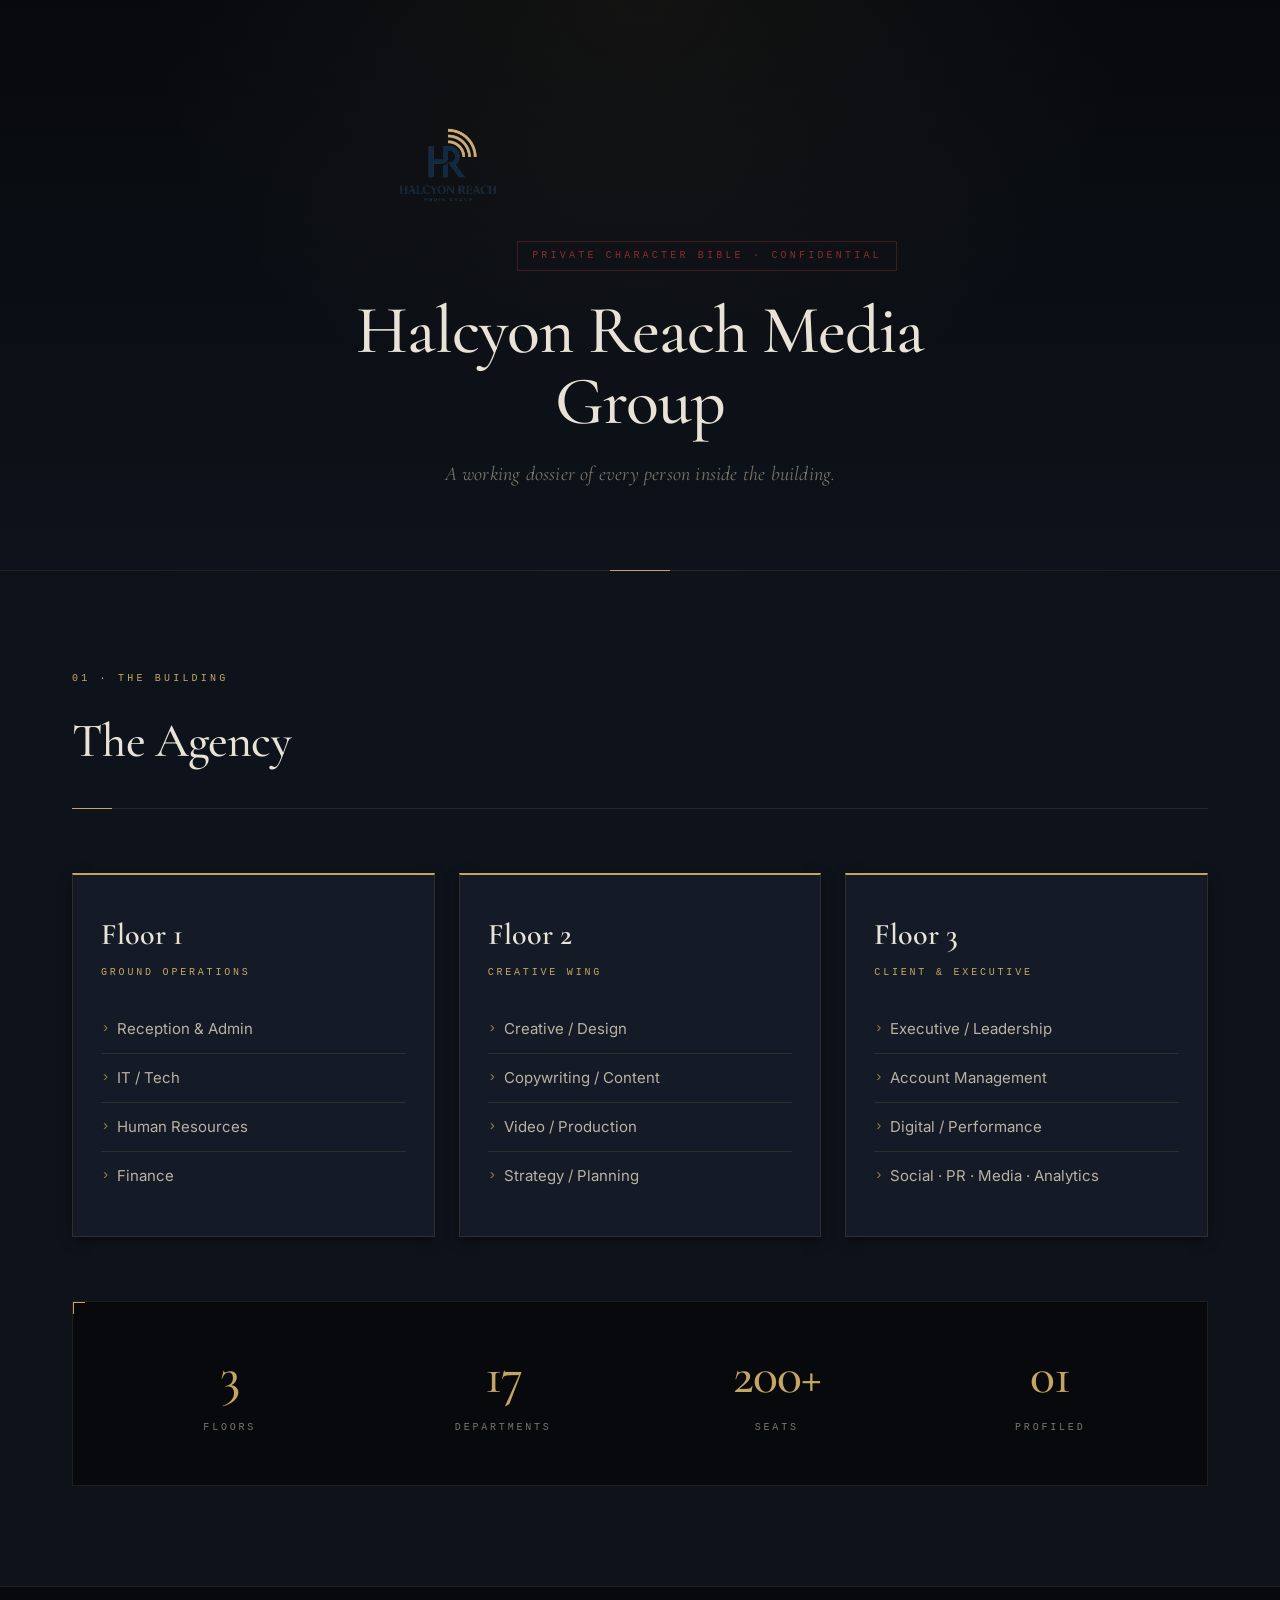
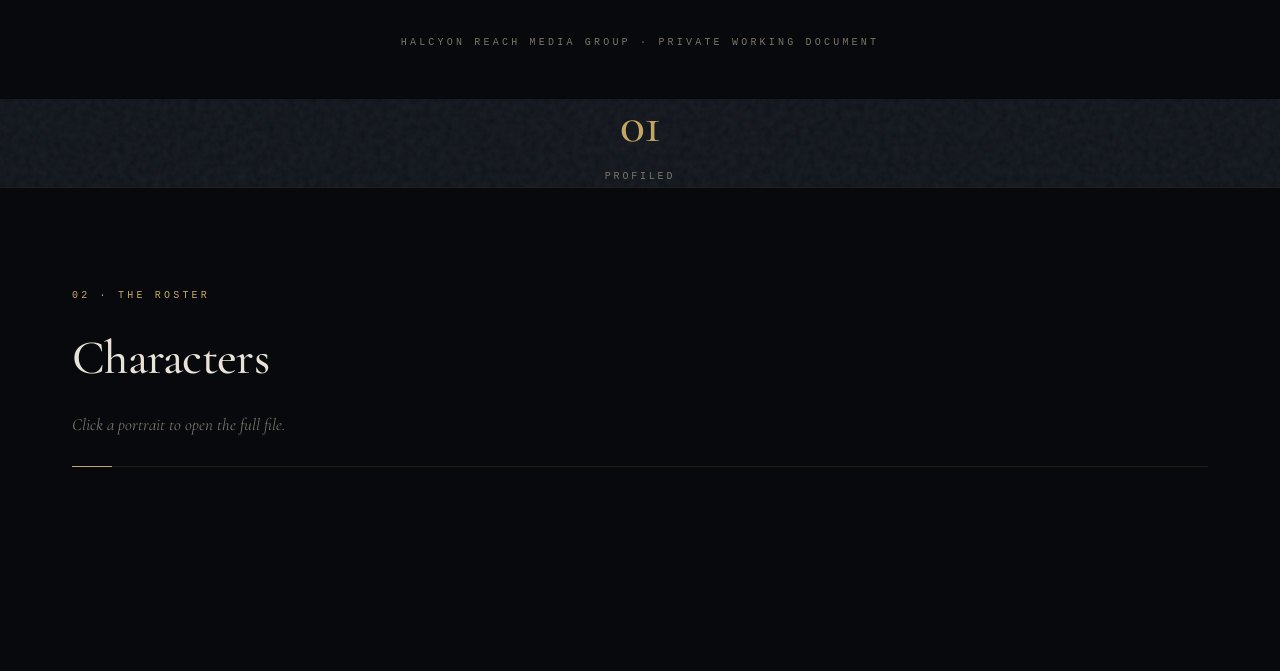
==== commit 1f99f5ff: "Implement character loading and update profiled counter Added character loading functionality and up" ====
--- a/index.html
+++ b/index.html
@@ -92,6 +92,11 @@
     <p>Halcyon Reach Media Group · Private Working Document</p>
   </footer>
 
+  <div class="stat">
+  <span class="stat-number" id="profiled-count">01</span>
+  <span class="stat-label">Profiled</span>
+</div>
+
   <!-- ============ CHARACTER DETAIL OVERLAYS ============ -->
 <section class="characters">
   <div class="container">
@@ -113,43 +118,77 @@
   <!-- Add more character detail overlays below in the same format -->
 
 
-  <script>
-    function openCharacter(id) {
-      const el = document.getElementById(id);
-      if (!el) return;
-      el.classList.add('open');
-      el.setAttribute('aria-hidden', 'false');
-      document.body.style.overflow = 'hidden';
-      el.scrollTop = 0;
+ <script>
+  // ========== CHARACTER MANIFEST ==========
+  // Add each new character's ID here, in the order you want them displayed.
+  const CHARACTERS = [
+    'ayesha-tariq',
+    // 'hira-malik',   ← uncomment when you add her file
+  ];
+
+  // ========== LOADER ==========
+  async function loadCharacters() {
+    const grid = document.getElementById('character-grid');
+    const details = document.getElementById('character-details');
+
+    for (const id of CHARACTERS) {
+      try {
+        const res = await fetch(`characters/${id}.html`);
+        if (!res.ok) throw new Error(res.statusText);
+        const html = await res.text();
+        const doc = new DOMParser().parseFromString(html, 'text/html');
+
+        const card = doc.querySelector('template[data-card]');
+        const detail = doc.querySelector('template[data-detail]');
+
+        if (card) grid.appendChild(card.content.cloneNode(true));
+        if (detail) details.appendChild(detail.content.cloneNode(true));
+      } catch (err) {
+        console.error(`Could not load characters/${id}.html`, err);
+      }
     }
-    function closeCharacter(id) {
-      const el = document.getElementById(id);
-      if (!el) return;
-      el.classList.remove('open');
-      el.setAttribute('aria-hidden', 'true');
+
+    // Rebind backdrop-click close on newly injected overlays
+    document.querySelectorAll('.character-detail').forEach(el => {
+      el.addEventListener('click', (e) => {
+        if (e.target === el) closeCharacter(el.id);
+      });
+    });
+
+    // Update the "Profiled" counter
+    const stat = document.getElementById('profiled-count');
+    if (stat) stat.textContent = String(CHARACTERS.length).padStart(2, '0');
+  }
+
+  function openCharacter(id) {
+    const el = document.getElementById(id);
+    if (!el) return;
+    el.classList.add('open');
+    el.setAttribute('aria-hidden', 'false');
+    document.body.style.overflow = 'hidden';
+    el.scrollTop = 0;
+  }
+
+  function closeCharacter(id) {
+    const el = document.getElementById(id);
+    if (!el) return;
+    el.classList.remove('open');
+    el.setAttribute('aria-hidden', 'true');
+    document.body.style.overflow = '';
+  }
+
+  document.addEventListener('keydown', (e) => {
+    if (e.key === 'Escape') {
+      document.querySelectorAll('.character-detail.open').forEach(el => {
+        el.classList.remove('open');
+        el.setAttribute('aria-hidden', 'true');
+      });
       document.body.style.overflow = '';
     }
-    // Close on Escape
-    document.addEventListener('keydown', (e) => {
-      if (e.key === 'Escape') {
-        document.querySelectorAll('.character-detail.open').forEach(el => {
-          el.classList.remove('open');
-          el.setAttribute('aria-hidden', 'true');
-        });
-        document.body.style.overflow = '';
-      }
-    });
-    // Close on backdrop click
-    document.querySelectorAll('.character-detail').forEach(el => {
-      el.addEventListener('click', (e) => {
-        if (e.target === el) {
-          el.classList.remove('open');
-          el.setAttribute('aria-hidden', 'true');
-          document.body.style.overflow = '';
-        }
-      });
-    });
-  </script>
+  });
+
+  loadCharacters();
+</script>
 
 </body>
 </html>
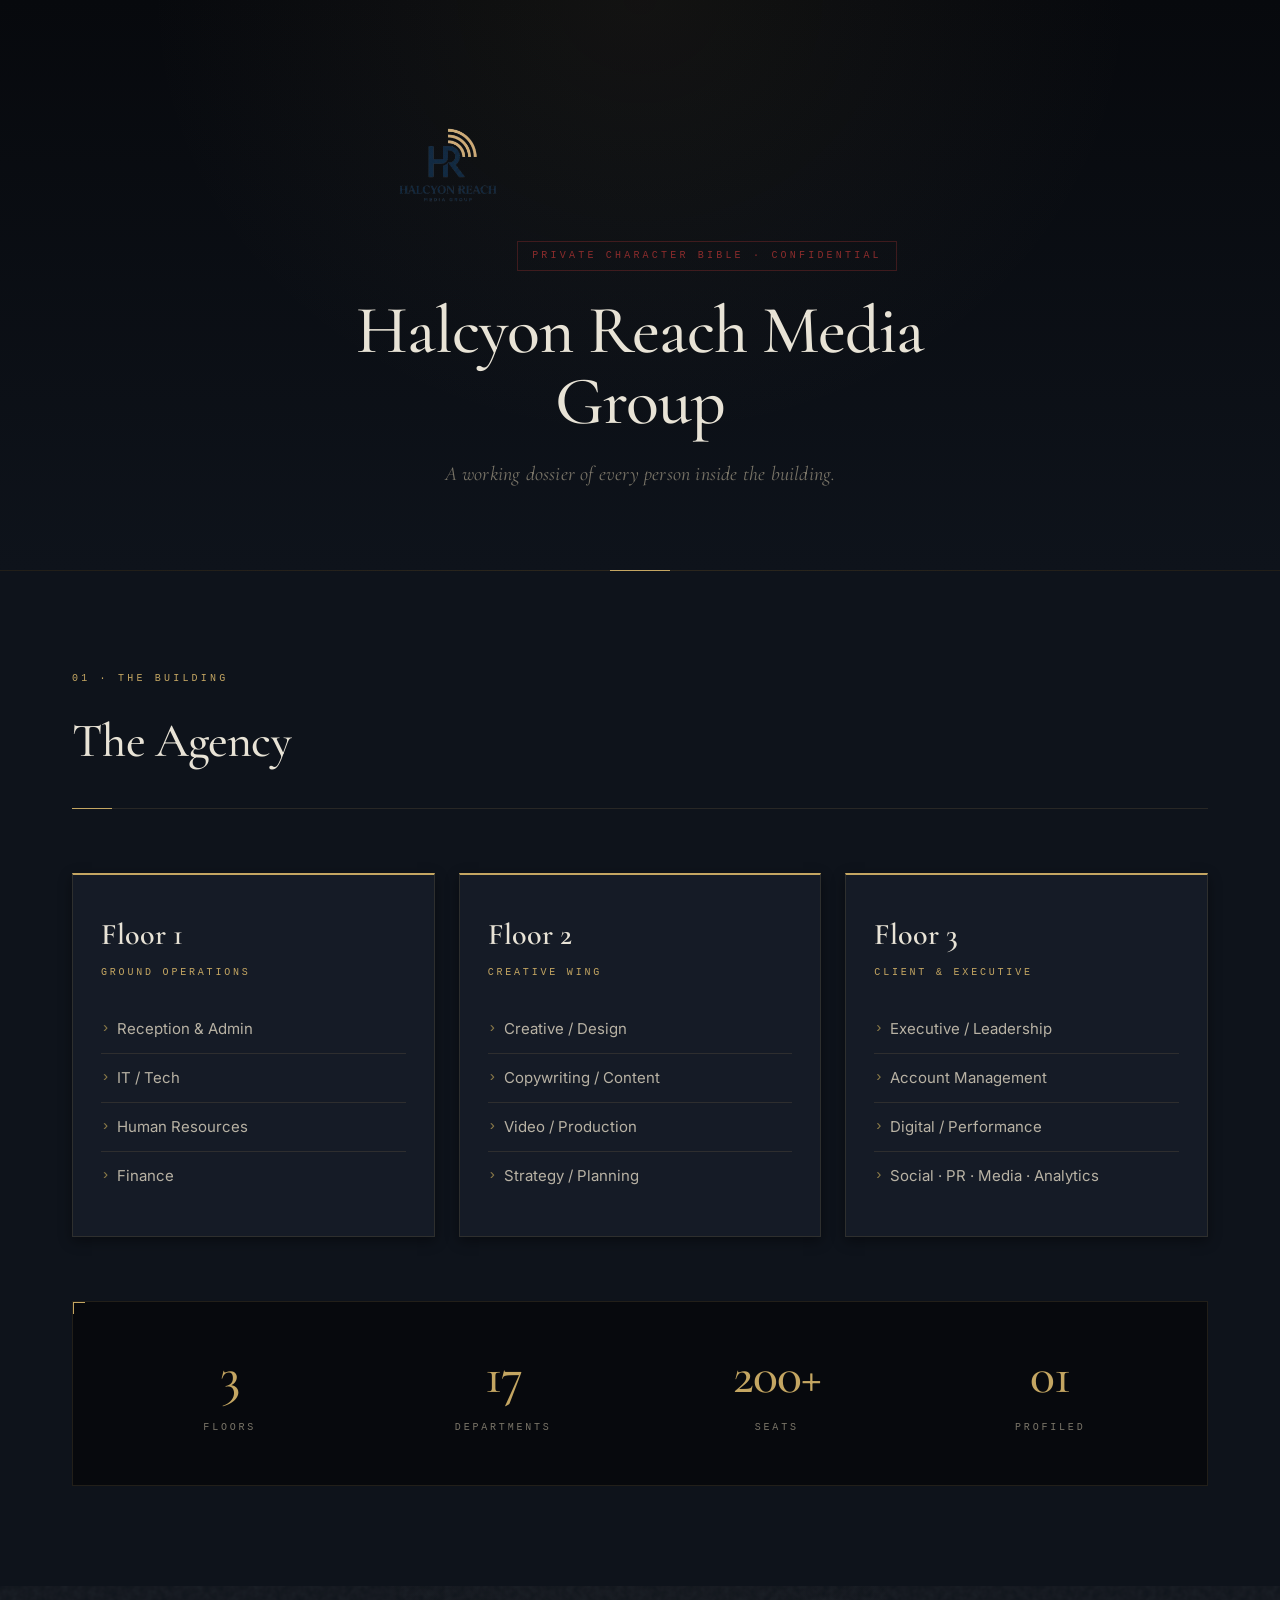
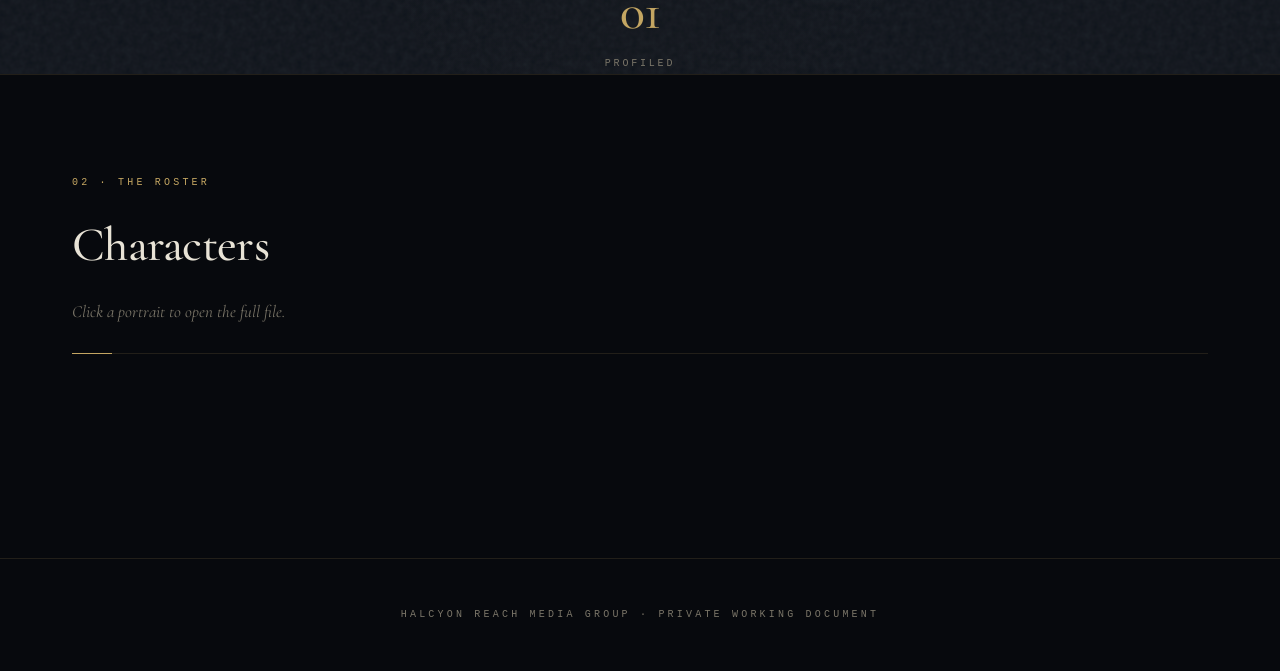
==== commit 062e98a9: "Restore footer in index.html Restored footer section in index.html with site information." ====
--- a/index.html
+++ b/index.html
@@ -86,12 +86,6 @@
   </section>
 
   <!-- ============ CHARACTER GRID ============ -->
-  
-
-  <footer class="site-footer">
-    <p>Halcyon Reach Media Group · Private Working Document</p>
-  </footer>
-
   <div class="stat">
   <span class="stat-number" id="profiled-count">01</span>
   <span class="stat-label">Profiled</span>
@@ -116,7 +110,9 @@
   <!-- End Ayesha detail -->
 <div id="character-details"></div>
   <!-- Add more character detail overlays below in the same format -->
-
+ <footer class="site-footer">
+    <p>Halcyon Reach Media Group · Private Working Document</p>
+  </footer>
 
  <script>
   // ========== CHARACTER MANIFEST ==========
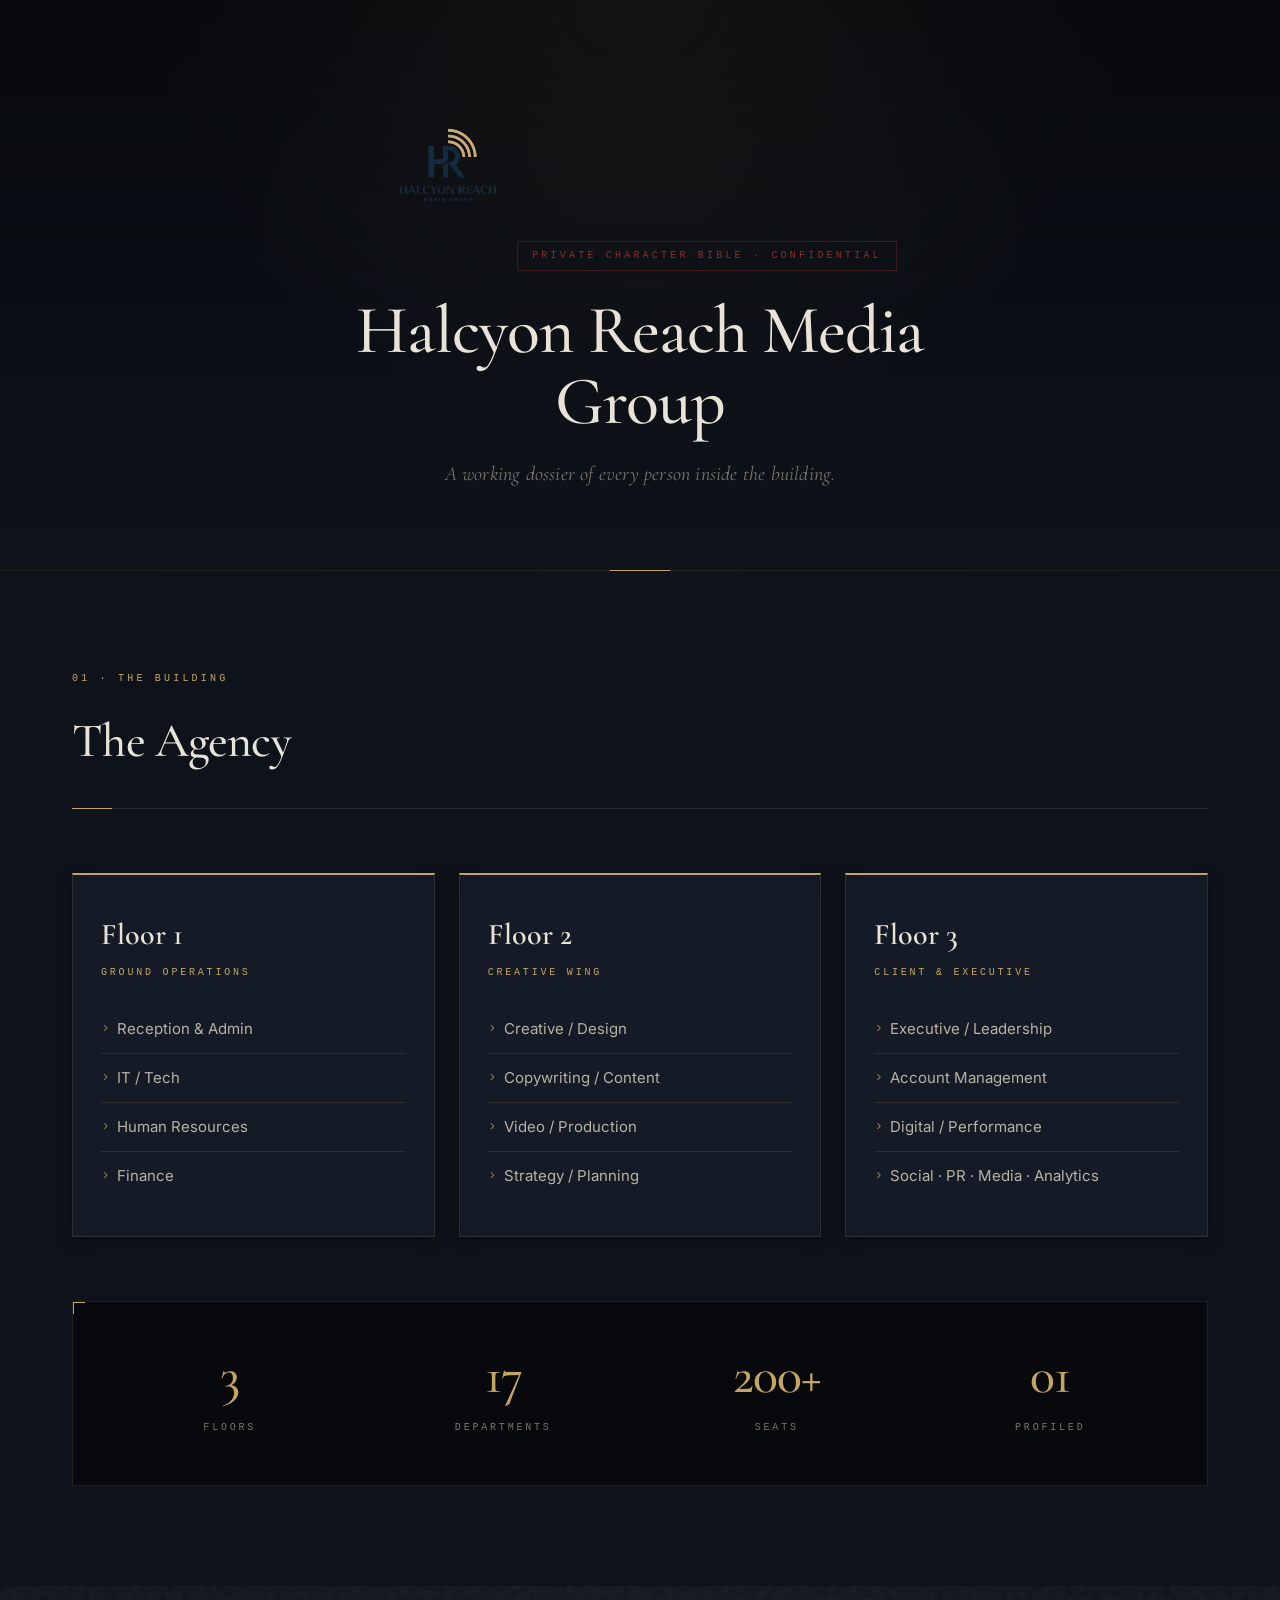
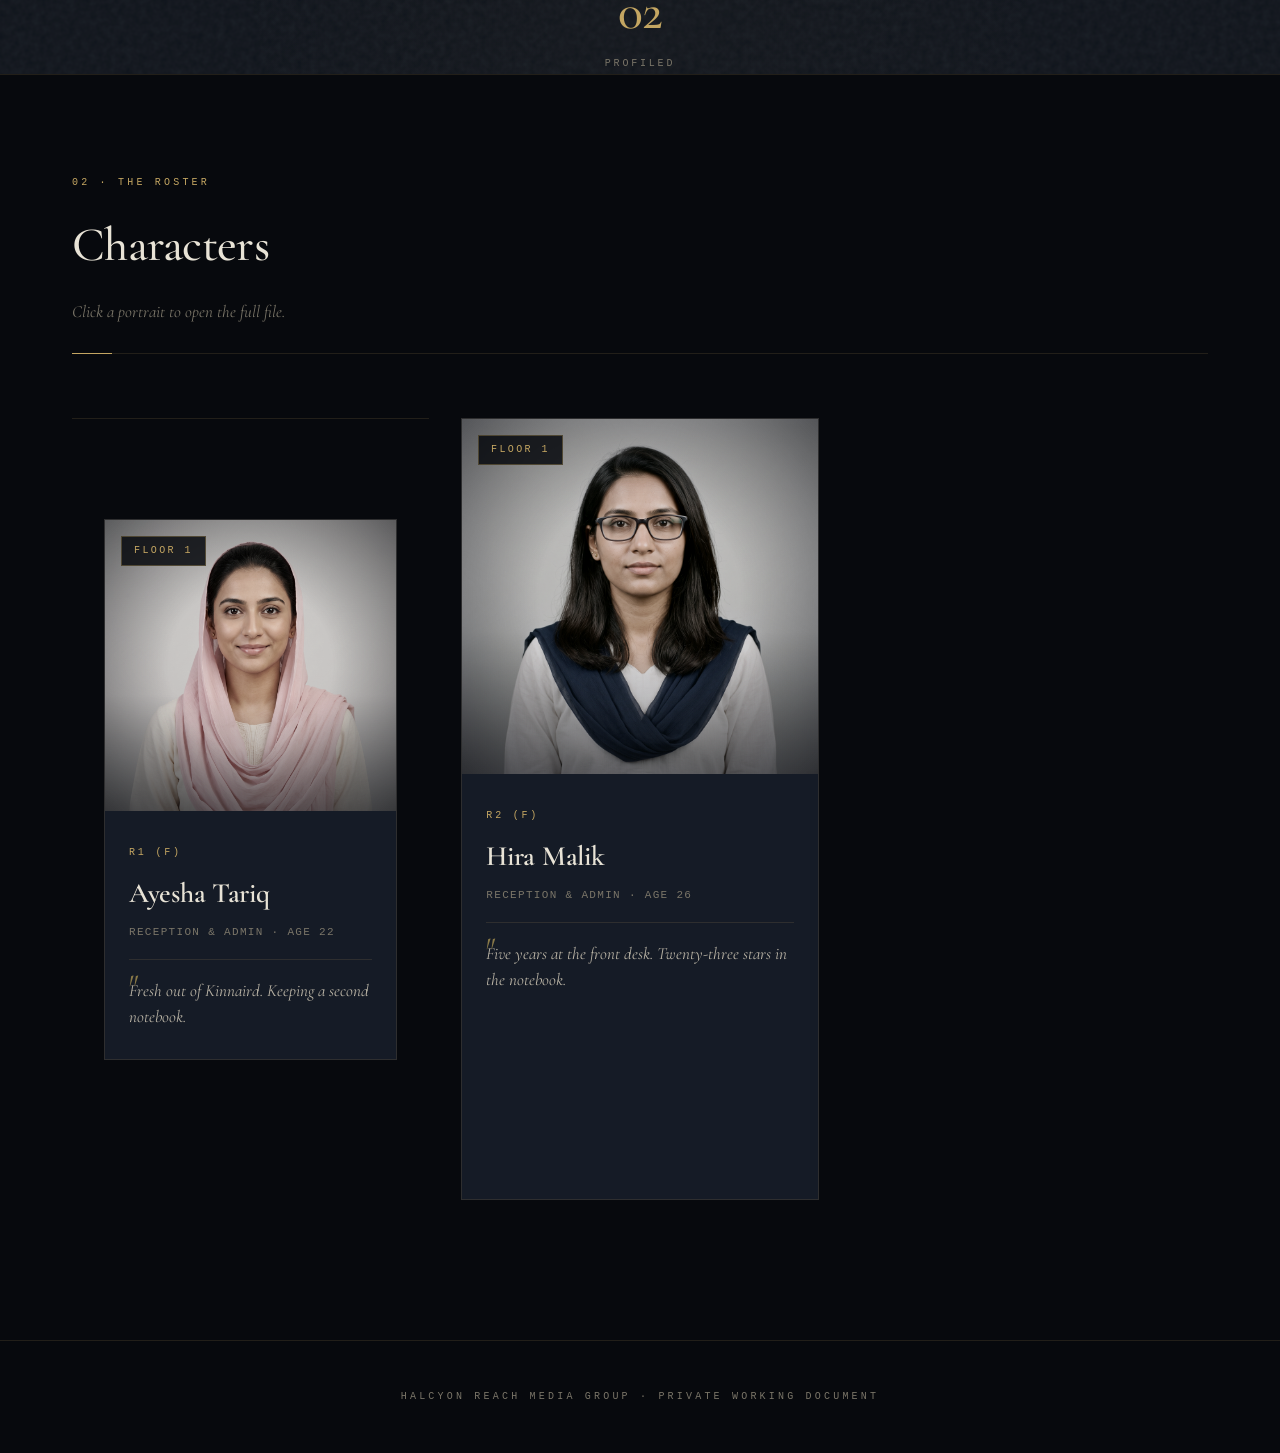
==== commit 36fa4478: "feat: add Hira Malik" ====
--- a/index.html
+++ b/index.html
@@ -119,7 +119,7 @@
   // Add each new character's ID here, in the order you want them displayed.
   const CHARACTERS = [
     'ayesha-tariq',
-    // 'hira-malik',   ← uncomment when you add her file
+    'hira-malik',
   ];
 
   // ========== LOADER ==========
